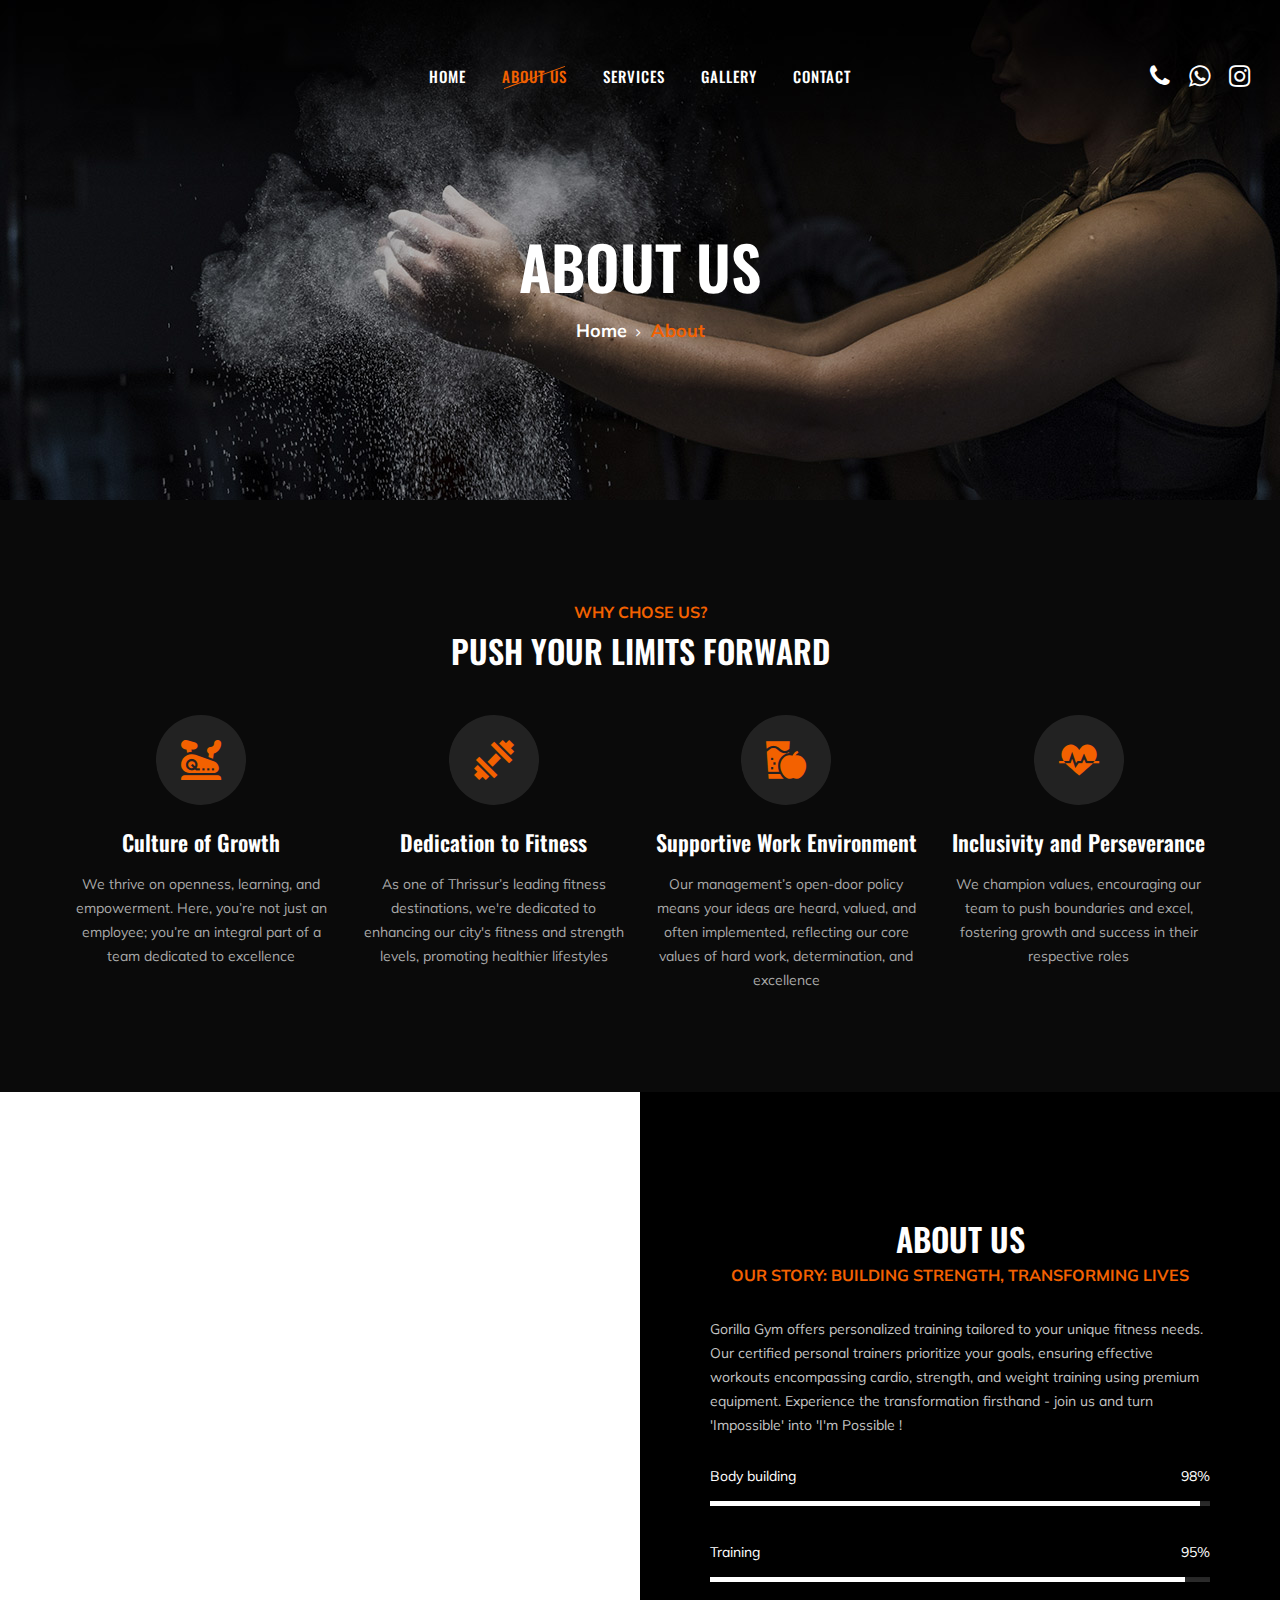
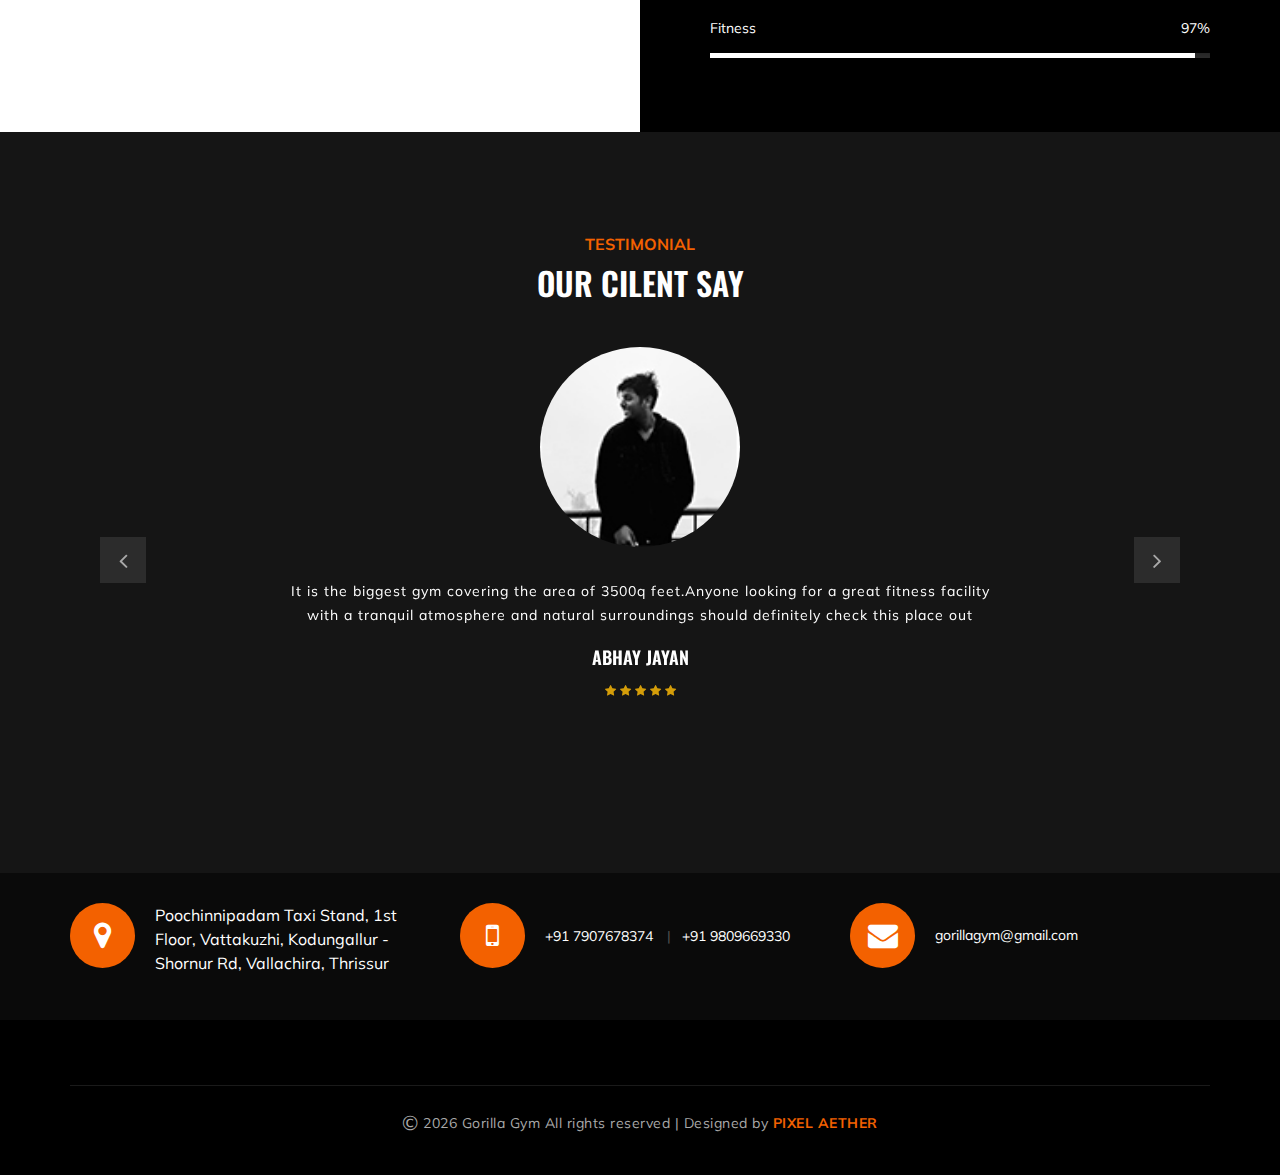
==== about-us.html @ 7fac445a "initial" ====
<!DOCTYPE html>
<html lang="zxx">

<head>
    <meta charset="UTF-8">
    <meta name="description" content="Gym Template">
    <meta name="keywords" content="Gym, unica, creative, html">
    <meta name="viewport" content="width=device-width, initial-scale=1.0">
    <meta http-equiv="X-UA-Compatible" content="ie=edge">
    <title>Gym | Template</title>

    <!-- Google Font -->
    <link href="https://fonts.googleapis.com/css?family=Muli:300,400,500,600,700,800,900&display=swap" rel="stylesheet">
    <link href="https://fonts.googleapis.com/css?family=Oswald:300,400,500,600,700&display=swap" rel="stylesheet">

    <!-- Css Styles -->
    <link rel="stylesheet" href="css/bootstrap.min.css" type="text/css">
    <link rel="stylesheet" href="css/font-awesome.min.css" type="text/css">
    <link rel="stylesheet" href="css/flaticon.css" type="text/css">
    <link rel="stylesheet" href="css/owl.carousel.min.css" type="text/css">
    <link rel="stylesheet" href="css/barfiller.css" type="text/css">
    <link rel="stylesheet" href="css/magnific-popup.css" type="text/css">
    <link rel="stylesheet" href="css/slicknav.min.css" type="text/css">
    <link rel="stylesheet" href="css/style.css" type="text/css">
</head>

<body>
    <!-- Page Preloder -->
  

 <!-- Offcanvas Menu Section Begin -->
 <div class="offcanvas-menu-overlay"></div>
 <div class="offcanvas-menu-wrapper">
     <div class="canvas-close">
         <i class="fa fa-close"></i>
     </div>
     <div class="canvas-search search-switch">
        
     </div>
     <nav class="canvas-menu mobile-menu">
         <ul>
             <li><a href="./index.html">Home</a></li>
             <li><a href="./about-us.html">About Us</a></li>
            
             <li><a href="./services.html">Services</a></li>
             <li><a href="./gallery.html">Gallery</a></li>
            
            
             <li><a href="./contact.html">Contact</a></li>
         </ul>
     </nav>
     <div id="mobile-menu-wrap"></div>
     <div class="to-social">
        <a href="tel:+917907678374"><i class="fa fa-phone"></i></a>
        <a href="https://wa.me/917907678374"><i class="fa fa-whatsapp"></i></a>
        <a href="https://www.instagram.com/gorilla_gym_?utm_source=ig_web_button_share_sheet&igsh=ZDNlZDc0MzIxNw=="><i class="fa fa-instagram"></i></a>
                                 
    </div>
 </div>
 <!-- Offcanvas Menu Section End -->

 <!-- Header Section Begin -->
 <header class="header-section">
     <div class="container-fluid">
         <div class="row">
             <div class="col-lg-3">
                 <div class="logo">
                     <a href="./index.html">
                         <img src="img/logo2.png" alt="">
                     </a>
                 </div>
             </div>
             <div class="col-lg-6">
                 <nav class="nav-menu">
                     <ul>
                         <li ><a href="./index.html">Home</a></li>
                         <li class="active"><a href="./about-us.html">About Us</a></li>
                         <li><a href="./services.html">Services</a></li>
                        
                         <li><a href="./gallery.html">Gallery</a></li>
                         <li><a href="./contact.html">Contact</a></li>
                     </ul>
                 </nav>
             </div>
             <div class="col-lg-3">
                 <div class="top-option">
                     
                     <div class="to-social">
                         <a href="tel:+917907678374"><i class="fa fa-phone"></i></a>
                         <a href="https://wa.me/917907678374"><i class="fa fa-whatsapp"></i></a>
                         <a href="https://www.instagram.com/gorilla_gym_?utm_source=ig_web_button_share_sheet&igsh=ZDNlZDc0MzIxNw=="><i class="fa fa-instagram"></i></a>
                                                  
                     </div>
                 </div>
             </div>
         </div>
         <div class="canvas-open">
             <i class="fa fa-bars"></i>
         </div>
     </div>
 </header>
 <!-- Header End -->

    <!-- Breadcrumb Section Begin -->
    <section class="breadcrumb-section set-bg" data-setbg="img/breadcrumb-bg.jpg">
        <div class="container">
            <div class="row">
                <div class="col-lg-12 text-center">
                    <div class="breadcrumb-text">
                        <h2>About us</h2>
                        <div class="bt-option">
                            <a href="./index.html">Home</a>
                            <span>About</span>
                        </div>
                    </div>
                </div>
            </div>
        </div>
    </section>
    <!-- Breadcrumb Section End -->

    <!-- ChoseUs Section Begin -->
    <section class="choseus-section spad">
        <div class="container">
            <div class="row">
                <div class="col-lg-12">
                    <div class="section-title">
                        <span>Why chose us?</span>
                        <h2>PUSH YOUR LIMITS FORWARD</h2>
                    </div>
                </div>
            </div>
            <div class="row">
                <div class="col-lg-3 col-sm-6">
                    <div class="cs-item">
                        <span class="flaticon-034-stationary-bike"></span>
                        <h4>Culture of Growth</h4>
                        <p>We thrive on openness, learning, and empowerment. Here, you’re not just an employee; you’re an integral part of a team dedicated to excellence</p>
                    </div>
                </div>
                <div class="col-lg-3 col-sm-6">
                    <div class="cs-item">
                        <span class="flaticon-002-dumbell"></span>
                        <h4>Dedication to Fitness</h4>
                        <p>As one of Thrissur’s leading fitness destinations, we're dedicated to enhancing our city's fitness and strength levels, promoting healthier lifestyles</p>
                    </div>
                </div>
                <div class="col-lg-3 col-sm-6">
                    <div class="cs-item">
                        <span class="flaticon-033-juice"></span>
                        <h4>Supportive Work Environment</h4>
                        <p>Our management’s open-door policy means your ideas are heard, valued, and often implemented, reflecting our core values of hard work, determination, and excellence</p>
                    </div>
                </div>
                <div class="col-lg-3 col-sm-6">
                    <div class="cs-item">
                        <span class="flaticon-014-heart-beat"></span>
                        <h4>Inclusivity and Perseverance</h4>
                        <p>We champion values, encouraging our team to push boundaries and excel, fostering growth and success in their respective roles</p>
                    </div>
                </div>
                
            </div>
            
    </section>
    <!-- ChoseUs Section End -->

    <!-- About US Section Begin -->
    <section class="aboutus-section">
        <div class="container-fluid">
            <div class="row">
                <div class="col-lg-6 p-0">
                    <div class="about-video set-bg" data-setbg="img/g2.jpeg">
                        
                    </div>
                </div>
                <div class="col-lg-6 p-0">
                    <div class="about-text">
                        <div class="section-title" style="text-align: center;">
                            <h2>About Us</h2>
                            <span style="display: block; margin-top: 5px;">Our Story: Building Strength, Transforming Lives</span>
                        </div>
                        
                        <div class="at-desc">
                            <p>Gorilla Gym offers personalized training tailored to your unique fitness needs. Our certified personal trainers prioritize your goals, ensuring effective workouts encompassing cardio, strength, and weight training using premium equipment. Experience the transformation firsthand - join us and turn 'Impossible' into 'I'm Possible !</p>
                        </div>
                        <div class="about-bar">
                            <div class="ab-item">
                                <p>Body building</p>
                                <div id="bar1" class="barfiller">
                                    <span class="fill" data-percentage="98"></span>
                                    <div class="tipWrap">
                                        <span class="tip"></span>
                                    </div>
                                </div>
                            </div>
                            <div class="ab-item">
                                <p>Training</p>
                                <div id="bar2" class="barfiller">
                                    <span class="fill" data-percentage="95"></span>
                                    <div class="tipWrap">
                                        <span class="tip"></span>
                                    </div>
                                </div>
                            </div>
                            <div class="ab-item">
                                <p>Fitness</p>
                                <div id="bar3" class="barfiller">
                                    <span class="fill" data-percentage="97"></span>
                                    <div class="tipWrap">
                                        <span class="tip"></span>
                                    </div>
                                </div>
                            </div>
                        </div>
                    </div>
                </div>
            </div>
        </div>
    </section>
    <!-- About US Section End -->

    <!-- Team Section Begin 
    <section class="team-section spad">
        <div class="container">
            <div class="row">
                <div class="col-lg-12">
                    <div class="team-title">
                        <div class="section-title">
                            <span>Our Team</span>
                            <h2>TRAIN WITH EXPERTS</h2>
                        </div>
                        <a href="#" class="primary-btn btn-normal appoinment-btn">appointment</a>
                    </div>
                </div>
            </div>
            <div class="row">
                <div class="ts-slider owl-carousel">
                    <div class="col-lg-4">
                        <div class="ts-item set-bg" data-setbg="img/team/team-1.jpg">
                            <div class="ts_text">
                                <h4>Athart Rachel</h4>
                                <span>Gym Trainer</span>
                            </div>
                        </div>
                    </div>
                    <div class="col-lg-4">
                        <div class="ts-item set-bg" data-setbg="img/team/team-2.jpg">
                            <div class="ts_text">
                                <h4>Athart Rachel</h4>
                                <span>Gym Trainer</span>
                            </div>
                        </div>
                    </div>
                    <div class="col-lg-4">
                        <div class="ts-item set-bg" data-setbg="img/team/team-3.jpg">
                            <div class="ts_text">
                                <h4>Athart Rachel</h4>
                                <span>Gym Trainer</span>
                            </div>
                        </div>
                    </div>
                    <div class="col-lg-4">
                        <div class="ts-item set-bg" data-setbg="img/team/team-4.jpg">
                            <div class="ts_text">
                                <h4>Athart Rachel</h4>
                                <span>Gym Trainer</span>
                            </div>
                        </div>
                    </div>
                    <div class="col-lg-4">
                        <div class="ts-item set-bg" data-setbg="img/team/team-5.jpg">
                            <div class="ts_text">
                                <h4>Athart Rachel</h4>
                                <span>Gym Trainer</span>
                            </div>
                        </div>
                    </div>
                    <div class="col-lg-4">
                        <div class="ts-item set-bg" data-setbg="img/team/team-6.jpg">
                            <div class="ts_text">
                                <h4>Athart Rachel</h4>
                                <span>Gym Trainer</span>
                            </div>
                        </div>
                    </div>
                </div>
            </div>
        </div>
    </section>
   Team Section End -->

   

    <!-- Testimonial Section Begin -->
    <section class="testimonial-section spad">
        <div class="container">
            <div class="row">
                <div class="col-lg-12">
                    <div class="section-title">
                        <span>Testimonial</span>
                        <h2>Our cilent say</h2>
                    </div>
                </div>
            </div>
            <div class="ts_slider owl-carousel">
                <div class="ts_item">
                    <div class="row">
                        <div class="col-lg-12 text-center">
                            <div class="ti_pic">
                                <img src="img/testimonial/testimonial-1.jpg" alt="">
                            </div>
                            <div class="ti_text">
                                <p>It is the biggest gym covering the area of 3500q feet.Anyone looking for a great fitness facility <br>with a tranquil atmosphere and natural surroundings should definitely check this place out</p>
                                <h5>Abhay Jayan</h5>
                                <div class="tt-rating">
                                    <i class="fa fa-star"></i>
                                    <i class="fa fa-star"></i>
                                    <i class="fa fa-star"></i>
                                    <i class="fa fa-star"></i>
                                    <i class="fa fa-star"></i>
                                </div>
                            </div>
                        </div>
                    </div>
                </div>
                <div class="ts_item">
                    <div class="row">
                        <div class="col-lg-12 text-center">
                            <div class="ti_pic">
                                <img src="img/testimonial/testimonial-2.jpg" alt="">
                            </div>
                            <div class="ti_text">
                                <p>AMAZING EXPERIANCE <br>
                                    HIGHLY CONVINET FOR WOMENS <br>GREAT ENVIROMENT FOR WORKOUT <br>
                                    GOOD EQUIPMENTS <br>
                                    WELL CERTIFIED TRAINERS</p>
                                <h5>Vaishnavi Santhosh</h5>
                                <div class="tt-rating">
                                    <i class="fa fa-star"></i>
                                    <i class="fa fa-star"></i>
                                    <i class="fa fa-star"></i>
                                    <i class="fa fa-star"></i>
                                    <i class="fa fa-star"></i>
                                </div>
                            </div>
                        </div>
                    </div>
                </div>
            </div>
        </div>
    </section>
    <!-- Testimonial Section End -->

   <!-- Get In Touch Section Begin -->
   <div class="gettouch-section">
    <div class="container">
        <div class="row">
            <div class="col-md-4">
                <div class="gt-text">
                    <i class="fa fa-map-marker"></i>
                    <a href="https://maps.app.goo.gl/J56HbB7URgyyrWK29" target="_blank" style="color: white; text-decoration: none;">
                        Poochinnipadam Taxi Stand, 1st Floor, Vattakuzhi, Kodungallur - Shornur Rd, Vallachira, Thrissur
                    </a>
                    
                </div>
            </div>
            <div class="col-md-4">
                <div class="gt-text">
                    <i class="fa fa-mobile"></i>
                    <ul>
                        <li><a href="tel:+917907678374" style="color: white"; >+91 7907678374</a></li>
                        <li><a href="tel:+919809669330" style="color: white">+91 9809669330</a></li>
                    </ul>
                    
                </div>
            </div>
            <div class="col-md-4">
                <div class="gt-text email">
                    <i class="fa fa-envelope"></i>
                    <p>gorillagym@gmail.com</p>
                </div>
            </div>
        </div>
    </div>
</div>
<!-- Get In Touch Section End -->

<!-- Footer Section Begin -->
<section class="footer-section">
    <div class="container">
        <div class="row">
        </div>
        <div class="row">
            <div class="col-lg-12 text-center">
                <div class="copyright-text">
                    <p><!-- Link back to Colorlib can't be removed. Template is licensed under CC BY 3.0. -->
                        <span class="copyright-symbol">&copy;</span>  <script> document.write(new Date().getFullYear());</script>
                        Gorilla Gym All rights reserved |  Designed  by <a href="https://pixelaether.in" target="_blank"><strong>PIXEL AETHER<strong> </a>
                      </p>
                      
<!-- Link back to Colorlib can't be removed. Template is licensed under CC BY 3.0. --></p>
                </div>
            </div>
        </div>
    </div>
</section>
<!-- Footer Section End -->

    <!-- Search model Begin -->
    <div class="search-model">
        <div class="h-100 d-flex align-items-center justify-content-center">
            <div class="search-close-switch">+</div>
            <form class="search-model-form">
                <input type="text" id="search-input" placeholder="Search here.....">
            </form>
        </div>
    </div>
    <!-- Search model end -->

    <!-- Js Plugins -->
    <script src="js/jquery-3.3.1.min.js"></script>
    <script src="js/bootstrap.min.js"></script>
    <script src="js/jquery.magnific-popup.min.js"></script>
    <script src="js/masonry.pkgd.min.js"></script>
    <script src="js/jquery.barfiller.js"></script>
    <script src="js/jquery.slicknav.js"></script>
    <script src="js/owl.carousel.min.js"></script>
    <script src="js/main.js"></script>


</body>

</html>
---- css/flaticon.css ----
/*
  	Flaticon icon font: Flaticon
  	Creation date: 19/02/2019 07:27
  	*/

@font-face {
  font-family: "Flaticon";
  src: url("../fonts/Flaticon.eot");
  src: url("../fonts/Flaticon.eot?#iefix") format("embedded-opentype"),
       url("../fonts/Flaticon.woff2") format("woff2"),
       url("../fonts/Flaticon.woff") format("woff"),
       url("../fonts/Flaticon.ttf") format("truetype"),
       url("../fonts/Flaticon.svg#Flaticon") format("svg");
  font-weight: normal;
  font-style: normal;
}

@media screen and (-webkit-min-device-pixel-ratio:0) {
  @font-face {
    font-family: "Flaticon";
    src: url("../fonts/Flaticon.svg#Flaticon") format("svg");
  }
}

[class^="flaticon-"]:before, [class*=" flaticon-"]:before,
[class^="flaticon-"]:after, [class*=" flaticon-"]:after {   
  font-family: Flaticon;
  font-size: 40px;
  font-style: normal;
  margin-left: 0;
}

.flaticon-001-mattress:before { content: "\f100"; }
.flaticon-002-dumbell:before { content: "\f101"; }
.flaticon-003-weight:before { content: "\f102"; }
.flaticon-004-measuring-tape:before { content: "\f103"; }
.flaticon-005-clipboard:before { content: "\f104"; }
.flaticon-006-weight-1:before { content: "\f105"; }
.flaticon-007-rings:before { content: "\f106"; }
.flaticon-008-calendar:before { content: "\f107"; }
.flaticon-009-smartwatch:before { content: "\f108"; }
.flaticon-010-lockers:before { content: "\f109"; }
.flaticon-011-punching-ball:before { content: "\f10a"; }
.flaticon-012-bag:before { content: "\f10b"; }
.flaticon-013-balance:before { content: "\f10c"; }
.flaticon-014-heart-beat:before { content: "\f10d"; }
.flaticon-015-proteins:before { content: "\f10e"; }
.flaticon-016-fitness:before { content: "\f10f"; }
.flaticon-017-pull-up-bar:before { content: "\f110"; }
.flaticon-018-scale:before { content: "\f111"; }
.flaticon-019-bands:before { content: "\f112"; }
.flaticon-020-smartphone:before { content: "\f113"; }
.flaticon-021-tshirt:before { content: "\f114"; }
.flaticon-022-short:before { content: "\f115"; }
.flaticon-023-dumbbells:before { content: "\f116"; }
.flaticon-024-jumping-rope:before { content: "\f117"; }
.flaticon-025-fitness-1:before { content: "\f118"; }
.flaticon-026-gym:before { content: "\f119"; }
.flaticon-027-fitness-2:before { content: "\f11a"; }
.flaticon-028-weightlifting:before { content: "\f11b"; }
.flaticon-029-wheel:before { content: "\f11c"; }
.flaticon-030-dumbbells-1:before { content: "\f11d"; }
.flaticon-031-workout:before { content: "\f11e"; }
.flaticon-032-bottle:before { content: "\f11f"; }
.flaticon-033-juice:before { content: "\f120"; }
.flaticon-034-stationary-bike:before { content: "\f121"; }
.flaticon-035-punching-ball-1:before { content: "\f122"; }
.flaticon-036-timer:before { content: "\f123"; }
.flaticon-037-medal:before { content: "\f124"; }
.flaticon-038-treadmill:before { content: "\f125"; }
.flaticon-039-syringe:before { content: "\f126"; }
.flaticon-040-whistle:before { content: "\f127"; }
.flaticon-041-chest:before { content: "\f128"; }
.flaticon-042-pills:before { content: "\f129"; }
.flaticon-043-mp3:before { content: "\f12a"; }
.flaticon-044-no-smoking:before { content: "\f12b"; }
.flaticon-045-boxing-gloves:before { content: "\f12c"; }
.flaticon-046-gloves:before { content: "\f12d"; }
.flaticon-047-buck:before { content: "\f12e"; }
.flaticon-048-headgear:before { content: "\f12f"; }
.flaticon-049-hand-grip:before { content: "\f130"; }
.flaticon-050-no-fast-food:before { content: "\f131"; }
---- css/barfiller.css ----
body {
    font-family: Arial;
}

.barfiller {
    width:100%;
    height:12px;
    background:#fcfcfc;
    border:1px solid #ccc;
    position:relative;
    margin-bottom:20px;
    box-shadow: inset 1px 4px 9px -6px rgba(0,0,0,.5); 
    -moz-box-shadow: inset 1px 4px 9px -6px rgba(0,0,0,.5); 
}

.barfiller .fill {
    display:block;
    position:relative;
    width:0px;
    height:100%;
    background:#333;
    z-index:1;
}

.barfiller .tipWrap {
    display:none;
}

.barfiller .tip {
    margin-top:-30px;
    padding:2px 4px;
    font-size:11px;
    color:#fff;
    left:0px;
    position: relative;;
    z-index:2;
    background: #333;
} 

.barfiller .tip:after {
    border:solid;
    border-color:rgba(0,0,0,.8) transparent;
    border-width:6px 6px 0 6px;
    content:"";
    display:block;
    position:absolute;
    left:9px;
    top:100%;
    z-index:9
}
---- css/style.css ----
/******************************************************************
  Template Name: Gym
  Description:  Gym Fitness HTML Template
  Author: Colorlib
  Author URI: https://colorlib.com
  Version: 1.0
  Created: Colorlib
******************************************************************/

/*------------------------------------------------------------------
[Table of contents]

1.  Template default CSS
	1.1	Variables
	1.2	Mixins
	1.3	Flexbox
	1.4	Reset
2.  Helper Css
3.  Header Section
4.  Hero Section
5.  Service Section
6.  Class Section
7.  Price Plan Section
8.  Trainer Section
9.  Contact
10.  Footer Style

-------------------------------------------------------------------*/

/*----------------------------------------*/

/* Template default CSS
/*----------------------------------------*/

html,
body {
	height: 100%;
	font-family: "Muli", sans-serif;
	-webkit-font-smoothing: antialiased;
	font-smoothing: antialiased;
}

h1,
h2,
h3,
h4,
h5,
h6 {
	margin: 0;
	color: #111111;
	font-weight: 400;
	font-family: "Oswald", sans-serif;
}

h1 {
	font-size: 70px;
}

h2 {
	font-size: 36px;
}

h3 {
	font-size: 30px;
}

h4 {
	font-size: 24px;
}

h5 {
	font-size: 18px;
}

h6 {
	font-size: 16px;
}

p {
	font-size: 14px;
	font-family: "Muli", sans-serif;
	color: #a9a9a9;
	font-weight: 400;
	line-height: 24px;
	margin: 0 0 15px 0;
}

img {
	max-width: 100%;
}

input:focus,
select:focus,
button:focus,
textarea:focus {
	outline: none;
}

a:hover,
a:focus {
	text-decoration: none;
	outline: none;
	color: #fff;
}

ul,
ol {
	padding: 0;
	margin: 0;
}

/*---------------------
  Helper CSS
-----------------------*/

.section-title {
	margin-bottom: 45px;
	text-align: center;
}

.section-title span {
	font-size: 16px;
	color: #f36100;
	text-transform: uppercase;
	font-weight: 700;
}

.section-title h2 {
	color: #ffffff;
	font-size: 32px;
	font-weight: 600;
	text-transform: uppercase;
	margin-top: 8px;
}

.set-bg {
	background-repeat: no-repeat;
	background-size: cover;
	background-position: top center;
}

.spad {
	padding-top: 100px;
	padding-bottom: 100px;
}

.spad-2 {
	padding-top: 50px;
	padding-bottom: 70px;
}

.text-white h1,
.text-white h2,
.text-white h3,
.text-white h4,
.text-white h5,
.text-white h6,
.text-white p,
.text-white span,
.text-white li,
.text-white a {
	color: #fff;
}

/* buttons */

.primary-btn {
	display: inline-block;
	font-size: 14px;
	padding: 17px 30px 16px;
	color: #ffffff;
	background: #f36100;
	line-height: normal;
	letter-spacing: 1px;
	text-transform: uppercase;
	font-weight: 700;
}

.primary-btn.btn-normal {
	-webkit-transition: all 0.3s;
	-o-transition: all 0.3s;
	transition: all 0.3s;
}

.primary-btn.btn-normal:hover {
	background: #f36100;
	border-color: #f36100;
}

/* Preloder */

#preloder {
	position: fixed;
	width: 100%;
	height: 100%;
	top: 0;
	left: 0;
	z-index: 999999;
	background: #000;
}

.loader {
	width: 40px;
	height: 40px;
	position: absolute;
	top: 50%;
	left: 50%;
	margin-top: -13px;
	margin-left: -13px;
	border-radius: 60px;
	animation: loader 0.8s linear infinite;
	-webkit-animation: loader 0.8s linear infinite;
}

@keyframes loader {
	0% {
		-webkit-transform: rotate(0deg);
		transform: rotate(0deg);
		border: 4px solid #f44336;
		border-left-color: transparent;
	}
	50% {
		-webkit-transform: rotate(180deg);
		transform: rotate(180deg);
		border: 4px solid #673ab7;
		border-left-color: transparent;
	}
	100% {
		-webkit-transform: rotate(360deg);
		transform: rotate(360deg);
		border: 4px solid #f44336;
		border-left-color: transparent;
	}
}

@-webkit-keyframes loader {
	0% {
		-webkit-transform: rotate(0deg);
		border: 4px solid #f44336;
		border-left-color: transparent;
	}
	50% {
		-webkit-transform: rotate(180deg);
		border: 4px solid #673ab7;
		border-left-color: transparent;
	}
	100% {
		-webkit-transform: rotate(360deg);
		border: 4px solid #f44336;
		border-left-color: transparent;
	}
}

.spacial-controls {
	position: fixed;
	width: 111px;
	height: 91px;
	top: 0;
	right: 0;
	z-index: 999;
}

.spacial-controls .search-switch {
	display: block;
	height: 100%;
	padding-top: 30px;
	background: #323232;
	text-align: center;
	cursor: pointer;
}

.search-model {
	display: none;
	position: fixed;
	width: 100%;
	height: 100%;
	left: 0;
	top: 0;
	background: #000;
	z-index: 99999;
}

.search-model-form {
	padding: 0 15px;
}

.search-model-form input {
	width: 500px;
	font-size: 40px;
	border: none;
	border-bottom: 2px solid #333;
	background: none;
	color: #999;
}

.search-close-switch {
	position: absolute;
	width: 50px;
	height: 50px;
	background: #333;
	color: #fff;
	text-align: center;
	border-radius: 50%;
	font-size: 28px;
	line-height: 28px;
	top: 30px;
	cursor: pointer;
	-webkit-transform: rotate(45deg);
	-ms-transform: rotate(45deg);
	transform: rotate(45deg);
	display: -webkit-box;
	display: -ms-flexbox;
	display: flex;
	-webkit-box-align: center;
	-ms-flex-align: center;
	align-items: center;
	-webkit-box-pack: center;
	-ms-flex-pack: center;
	justify-content: center;
}

/*---------------------
  Header
-----------------------*/

.header-section {
	position: absolute;
	left: 0;
	top: 0;
	width: 100%;
	padding: 0 15px;
	padding-top: 55px;
	z-index: 99;
}

.logo a {
    display: inline-block;
   
}


.nav-menu {
	text-align: center;
}

.nav-menu ul li {
	list-style: none;
	display: inline-block;
	margin-right: 32px;
	position: relative;
	z-index: 1;
}

.nav-menu ul li .dropdown {
	position: absolute;
	left: -30px;
	top: 58px;
	width: 180px;
	background: #252525;
	z-index: 99;
	text-align: left;
	padding: 13px 0 20px;
	opacity: 0;
	visibility: hidden;
	-webkit-transition: all 0.3s;
	-o-transition: all 0.3s;
	transition: all 0.3s;
}

.nav-menu ul li .dropdown li {
	margin-right: 0;
	display: block;
}

.nav-menu ul li .dropdown li a {
	display: block;
	text-transform: none;
	padding: 6px 0 6px 30px;
	font-weight: 400;
}

.nav-menu ul li .dropdown li a:after {
	display: none;
}

.nav-menu ul li:last-child {
	margin-right: 0;
}

.nav-menu ul li.active>a {
	color: #f36100;
}

.nav-menu ul li.active>a:after {
	opacity: 1;
}

.nav-menu ul li:hover>a {
	color: #f36100;
}

.nav-menu ul li:hover>a:after {
	opacity: 1;
}

.nav-menu ul li:hover .dropdown {
	opacity: 1;
	visibility: visible;
}

.nav-menu ul li a {
	color: #ffffff;
	display: block;
	font-size: 15px;
	font-weight: 500;
	text-transform: uppercase;
	letter-spacing: 1px;
	font-family: "Oswald", sans-serif;
	padding: 10px 0px;
	position: relative;
	-webkit-transition: all 0.3s;
	-o-transition: all 0.3s;
	transition: all 0.3s;
}

.nav-menu ul li a:after {
	position: absolute;
	left: 0;
	top: 22px;
	height: 1px;
	width: 100%;
	background: #f36100;
	content: "";
	-webkit-transform: rotate(-20deg);
	-ms-transform: rotate(-20deg);
	transform: rotate(-20deg);
	opacity: 0;
	-webkit-transition: all 0.3s;
	-o-transition: all 0.3s;
	transition: all 0.3s;
}

.top-option {
	text-align: right;
	padding: 9px 0;
}

.top-option .to-search {
	display: inline-block;
	padding-right: 20px;
	position: relative;
}

.top-option .to-search:after {
	position: absolute;
	right: 0;
	top: 5px;
	height: 15px;
	width: 1px;
	background: rgba(255, 255, 255, 0.3);
	content: "";
}

.top-option .to-search i {
	font-size: 16px;
	color: #ffffff;
	cursor: pointer;
}

.top-option .to-social {
	display: inline-block;
}

.top-option .to-social a {
	display: inline-block;
	color: #ffffff;
	font-size: 16px;
	margin-left: 15px;
}

.offcanvas-menu-wrapper {
	display: none;
}

.canvas-open {
	display: none;
}

/*---------------------
  Hero Section
-----------------------*/

.hs-slider.owl-carousel .owl-item.active .hs-item .hi-text span {
	position: relative;
	top: 0;
	-webkit-transition: all 0.2s ease 0.2s;
	-o-transition: all 0.2s ease 0.2s;
	transition: all 0.2s ease 0.2s;
	opacity: 1;
}

.hs-slider.owl-carousel .owl-item.active .hs-item .hi-text h1 {
	position: relative;
	top: 0;
	-webkit-transition: all 0.4s ease 0.4s;
	-o-transition: all 0.4s ease 0.4s;
	transition: all 0.4s ease 0.4s;
	opacity: 1;
}

.hs-slider.owl-carousel .owl-item.active .hs-item .hi-text .primary-btn {
	position: relative;
	top: 0;
	-webkit-transition: all 0.6s ease 0.6s;
	-o-transition: all 0.6s ease 0.6s;
	transition: all 0.6s ease 0.6s;
	opacity: 1;
}

.hs-slider.owl-carousel .owl-nav button {
	height: 46px;
	width: 46px;
	color: #a9a9a9;
	background: rgba(255, 255, 255, 0.1);
	line-height: 46px;
	text-align: center;
	position: absolute;
	font-size: 24px;
	left: 30px;
	top: 50%;
	-webkit-transform: translateY(-23px);
	-ms-transform: translateY(-23px);
	transform: translateY(-23px);
}

.hs-slider.owl-carousel .owl-nav button.owl-next {
	left: auto;
	right: 30px;
}

.hs-slider .hs-item {
	height: 1040px;
	display: -webkit-box;
	display: -ms-flexbox;
	display: flex;
	-ms-flex-line-pack: center;
	align-content: center;
	padding-top: 355px;
}

.hs-slider .hs-item .hi-text span {
	display: block;
	font-size: 18px;
	color: #ffffff;
	text-transform: uppercase;
	font-weight: 700;
	letter-spacing: 6px;
	margin-bottom: 18px;
	position: relative;
	top: 100px;
	opacity: 0;
}

.hs-slider .hs-item .hi-text h1 {
	font-size: 80px;
	color: #ffffff;
	font-weight: 700;
	text-transform: uppercase;
	line-height: 90px;
	margin-bottom: 42px;
	position: relative;
	top: 100px;
	opacity: 0;
}

.hs-slider .hs-item .hi-text h1 strong {
	color: #f36100;
}

.hs-slider .hs-item .hi-text .primary-btn {
	position: relative;
	top: 100px;
	opacity: 0;
}

/*---------------------
  ChoseUs Section
-----------------------*/

.choseus-section {
	background: #0a0a0a;
	padding-bottom: 70px;
}

.cs-item {
	text-align: center;
	margin-bottom: 30px;
}

.cs-item:hover span {
	background: #f36100;
	color: #ffffff;
}

.cs-item span {
	height: 90px;
	width: 90px;
	background: rgba(255, 255, 255, 0.1);
	border-radius: 50%;
	display: inline-block;
	color: #f36100;
	line-height: 90px;
	text-align: center;
	-webkit-transition: all 0.3s;
	-o-transition: all 0.3s;
	transition: all 0.3s;
}

.cs-item h4 {
	color: #ffffff;
	font-size: 22px;
	font-weight: 600;
	margin-top: 24px;
	margin-bottom: 16px;
}

/*---------------------
  Classes Section
-----------------------*/

.classes-section {
	background: #151515;
	padding-bottom: 80px;
}

.classes-section .section-title {
	margin-bottom: 35px;
}

.class-item {
	overflow: hidden;
	margin-bottom: 30px;
}

.class-item .ci-pic img {
	min-width: 100%;
}

.class-item .ci-text {
	background: #0a0a0a;
	position: relative;
	padding: 10px 30px 26px 30px;
	z-index: 1;
}

.class-item .ci-text:after {
	position: absolute;
	left: -5px;
	top: -44px;
	height: 100px;
	width: 600px;
	border-top: 4px solid #464646;
	background: #0a0a0a;
	content: "";
	-webkit-transform: rotate(-5deg);
	-ms-transform: rotate(-5deg);
	transform: rotate(-5deg);
	z-index: -1;
}

.class-item .ci-text span {
	color: #f36100;
	font-size: 12px;
	text-transform: uppercase;
	font-weight: 700;
}

.class-item .ci-text h5 {
	font-size: 20px;
	color: #ffffff;
	font-weight: 600;
	text-transform: uppercase;
	margin-top: 4px;
}

.class-item .ci-text h4 {
	font-size: 26px;
	color: #ffffff;
	font-weight: 600;
	text-transform: uppercase;
	margin-top: 4px;
}

.class-item .ci-text a {
	display: inline-block;
	width: 46px;
	height: 46px;
	background: rgba(255, 255, 255, 0.1);
	line-height: 46px;
	text-align: center;
	font-size: 24px;
	color: #ffffff;
	position: absolute;
	right: 30px;
	bottom: 26px;
}

/*---------------------
  Banner Section
-----------------------*/

.banner-section {
	height: 550px;
	display: -webkit-box;
	display: -ms-flexbox;
	display: flex;
	-webkit-box-align: center;
	-ms-flex-align: center;
	align-items: center;
	-webkit-box-pack: center;
	-ms-flex-pack: center;
	justify-content: center;
}

.bs-text.service-banner .bt-tips {
	margin-bottom: 35px;
}

.bs-text h2 {
	font-size: 48px;
	color: #ffffff;
	font-weight: 700;
	text-transform: uppercase;
	margin-bottom: 25px;
}

.bs-text .bt-tips {
	font-size: 20px;
	color: #c4c4c4;
	font-weight: 700;
	text-transform: uppercase;
	margin-bottom: 45px;
}

.bs-text .primary-btn {
	background: transparent;
	border: 2px solid #f36100;
}

.bs-text .play-btn {
	display: inline-block;
	height: 70px;
	width: 70px;
	background: #f36100;
	border-radius: 50%;
	line-height: 70px;
	text-align: center;
	font-size: 36px;
	color: #ffffff;
}

/*---------------------
  Pricing Section
-----------------------*/

.pricing-section {
	background: #151515;
}

.pricing-section .section-title {
	margin-bottom: 56px;
}

.ps-item {
	text-align: center;
	padding: 40px 30px 52px;
	border: 1px solid #464646;
	-webkit-transform: skewY(-4deg);
	-ms-transform: skewY(-4deg);
	transform: skewY(-4deg);
	-webkit-transition: all 0.5s;
	-o-transition: all 0.5s;
	transition: all 0.5s;
	margin-bottom: 30px;
	position: relative;
}

.ps-item:hover {
	background: #ffffff;
	border-color: #ffffff;
}

.ps-item:hover h3 {
	color: #111111;
}

.ps-item:hover .pi-price span {
	color: #444444;
}

.ps-item:hover ul li {
	color: #111111;
	font-weight: 600;
}

.ps-item:hover .primary-btn.pricing-btn {
	background: #f36100;
}

.ps-item:hover .thumb-icon {
	opacity: 1;
	visibility: visible;
}

.ps-item h3 {
	font-size: 28px;
	color: #ffffff;
	font-weight: 600;
	margin-bottom: 16px;
	-webkit-transform: skewY(4deg);
	-ms-transform: skewY(4deg);
	transform: skewY(4deg);
}

.ps-item .pi-price {
	margin-bottom: 30px;
	-webkit-transform: skewY(4deg);
	-ms-transform: skewY(4deg);
	transform: skewY(4deg);
}

.ps-item .pi-price h2 {
	font-size: 60px;
	color: #f36100;
	font-weight: 600;
}

.ps-item .pi-price span {
	color: #c4c4c4;
	font-size: 16px;
	font-weight: 700;
	text-transform: uppercase;
}

.ps-item ul {
	margin-bottom: 40px;
	-webkit-transform: skewY(4deg);
	-ms-transform: skewY(4deg);
	transform: skewY(4deg);
}

.ps-item ul li {
	font-size: 14px;
	color: #c4c4c4;
	line-height: 32px;
	list-style: none;
}

.ps-item .primary-btn.pricing-btn {
	display: block;
	background: #333333;
	-webkit-transform: skewY(4deg);
	-ms-transform: skewY(4deg);
	transform: skewY(4deg);
}

.ps-item .thumb-icon {
	font-size: 48px;
	color: #f36100;
	position: absolute;
	left: 50px;
	bottom: 120px;
	-webkit-transform: skewY(4deg);
	-ms-transform: skewY(4deg);
	transform: skewY(4deg);
	opacity: 0;
	visibility: hidden;
}

/*---------------------
  Gallery Section
-----------------------*/

.gallery-section {
	background: #151515;
	overflow: hidden;
}

.gallery-section.gallery-page {
	padding-top: 10px;
}

.grid-sizer {
	width: calc(25% - 10px);
}

.gallery {
	margin-right: -10px;
}

.gallery .gs-item {
	height: 472px;
	width: calc(25% - 10px);
	float: left;
	margin-right: 10px;
	margin-bottom: 10px;
}

.gallery .gs-item:hover .thumb-icon {
	opacity: 1;
	visibility: visible;
}

.gallery .gs-item .thumb-icon {
	font-size: 48px;
	color: #f36100;
	display: -webkit-box;
	display: -ms-flexbox;
	display: flex;
	-webkit-box-align: center;
	-ms-flex-align: center;
	align-items: center;
	-webkit-box-pack: center;
	-ms-flex-pack: center;
	justify-content: center;
	height: 100%;
	cursor: pointer;
	opacity: 0;
	visibility: hidden;
	-webkit-transition: all 0.3s;
	-o-transition: all 0.3s;
	transition: all 0.3s;
}

.gallery .gs-item.grid-wide {
	width: calc(50% - 10px);
}

/*---------------------
  Team Section
-----------------------*/

.team-section {
	background: #151515;
}

.team-section.team-page {
	padding-bottom: 70px;
}

.team-section.team-page .ts-item {
	margin-bottom: 30px;
}

.team-section.team-page .ts-item:hover .ts_text {
	bottom: -30px;
}

.team-section.team-page .ts-item .tt_social {
	-webkit-transform: skewY(5deg);
	-ms-transform: skewY(5deg);
	transform: skewY(5deg);
	margin-top: 13px;
}

.team-section.team-page .ts-item .tt_social a {
	font-size: 14px;
	color: #c4c4c4;
	margin-right: 10px;
}

.team-section.team-page .ts-item .tt_social a:last-child {
	margin-right: 0;
}

.team-title .section-title {
	text-align: left;
	float: left;
}

.primary-btn.appoinment-btn {
	background: transparent;
	border: 2px solid #f36100;
	float: right;
	margin-top: 10px;
}

.ts-slider .col-lg-4 {
	max-width: 100%;
}

.ts-slider.owl-carousel .owl-dots {
	text-align: center;
	margin-top: 30px;
}

.ts-slider.owl-carousel .owl-dots button {
	height: 4px;
	width: 20px;
	background: #5c5c5c;
	margin-right: 15px;
	-webkit-transform: skewY(-5deg);
	-ms-transform: skewY(-5deg);
	transform: skewY(-5deg);
}

.ts-slider.owl-carousel .owl-dots button.active {
	background: #f36100;
}

.ts-slider.owl-carousel .owl-dots button:last-child {
	margin-right: 0;
}

.ts-item {
	height: 450px;
	position: relative;
	overflow: hidden;
}

.ts-item:hover .ts_text {
	bottom: -35px;
}

.ts-item .ts_text {
	padding: 40px 0 60px;
	text-align: center;
	background: #0a0a0a;
	border-top: 4px solid #464646;
	-webkit-transform: skewY(-5deg);
	-ms-transform: skewY(-5deg);
	transform: skewY(-5deg);
	position: absolute;
	left: 0;
	bottom: -250px;
	width: 100%;
	-webkit-transition: all 0.3s;
	-o-transition: all 0.3s;
	transition: all 0.3s;
}

.ts-item .ts_text h4 {
	color: #ffffff;
	font-weight: 600;
	margin-bottom: 14px;
	-webkit-transform: skewY(5deg);
	-ms-transform: skewY(5deg);
	transform: skewY(5deg);
}

.ts-item .ts_text span {
	display: block;
	font-size: 12px;
	font-weight: 700;
	color: #aaaaaa;
	text-transform: uppercase;
	-webkit-transform: skewY(5deg);
	-ms-transform: skewY(5deg);
	transform: skewY(5deg);
}

/*---------------------
  Get Touch Section
-----------------------*/

.gettouch-section {
	background: #0a0a0a;
	padding: 30px 0 15px;
}

.gt-text {
	overflow: hidden;
	margin-bottom: 30px;
}

.gt-text i {
	font-size: 30px;
	color: #ffffff;
	display: inline-block;
	height: 65px;
	width: 65px;
	background: #f36100;
	border-radius: 50%;
	line-height: 65px;
	text-align: center;
	float: left;
	margin-right: 20px;
}

.gt-text p {
	overflow: hidden;
	color: #ffffff;
	margin-bottom: 0;
	padding-top: 10px;
}

.gt-text ul {
	overflow: hidden;
	padding-top: 20px;
}

.gt-text ul li {
	list-style: none;
	font-size: 14px;
	color: #ffffff;
	margin-right: 25px;
	display: inline-block;
	position: relative;
}

.gt-text ul li:after {
	position: absolute;
	right: -18px;
	top: 0;
	content: "|";
	color: #545454;
}

.gt-text ul li:last-child {
	margin-right: 0;
}

.gt-text ul li:last-child:after {
	display: none;
}

.gt-text.email p {
	padding-top: 20px;
}

/*---------------------
  Footer
-----------------------*/

.footer-section {
	background: #000000;
	padding-top: 50px;
}

.fs-about {
	margin-bottom: 30px;
}

.fs-about .fa-logo {
	margin-bottom: 30px;
}

.fs-about .fa-logo a {
	display: inline-block;
}

.fs-about p {
	line-height: 26px;
	color: #c4c4c4;
}

.fs-about .fa-social a {
	font-size: 14px;
	color: #c4c4c4;
	margin-right: 10px;
}

.fs-about .fa-social a:last-child {
	margin-right: 0;
}

.fs-widget {
	margin-bottom: 30px;
}

.fs-widget h4 {
	color: #ffffff;
	font-weight: 600;
	margin-bottom: 18px;
}

.fs-widget ul li {
	list-style: none;
}

.fs-widget ul li a {
	font-size: 14px;
	color: #c4c4c4;
	line-height: 30px;
}

.fs-widget .fw-recent {
	margin-bottom: 20px;
	padding-bottom: 10px;
	border-bottom: 1px solid #1a1a1a;
}

.fs-widget .fw-recent:last-child {
	padding-bottom: 0;
	border: none;
}

.fs-widget .fw-recent h6 {
	margin-bottom: 6px;
}

.fs-widget .fw-recent h6 a {
	color: #c4c4c4;
	letter-spacing: 0.5px;
}

.fs-widget .fw-recent ul li {
	font-size: 12px;
	color: #4d4d4d;
	display: inline-block;
	margin-right: 25px;
	position: relative;
}

.fs-widget .fw-recent ul li:last-child:after {
	display: none;
}

.fs-widget .fw-recent ul li:after {
	position: absolute;
	right: -16px;
	top: 0;
	content: "|";
}

.copyright-text {
	font-size: 14px;
	color: #c4c4c4;
	letter-spacing: 0.5px;
	border-top: 1px solid #1a1a1a;
	padding: 25px 0;
	margin-top: 15px;
}

.copyright-text a,
.copyright-text i {
	color: #f36100;
}

/* ----------------------------------- Other Pages Styles ----------------------------------- */

/*---------------------
  Breadcrumb Section
-----------------------*/

.breadcrumb-section {
	height: 500px;
	padding-top: 230px;
}

.breadcrumb-text h2 {
	font-size: 60px;
	color: #ffffff;
	font-weight: 600;
	text-transform: uppercase;
	margin-bottom: 15px;
}

.breadcrumb-text .bt-option a {
	font-size: 18px;
	color: #ffffff;
	font-weight: 700;
	display: inline-block;
	position: relative;
	margin-right: 20px;
}

.breadcrumb-text .bt-option a:after {
	position: absolute;
	right: -14px;
	top: 6px;
	font-family: "FontAwesome";
	content: "";
	font-size: 13px;
	font-weight: 400;
}

.breadcrumb-text .bt-option span {
	font-size: 18px;
	color: #f36100;
	font-weight: 700;
}

/*---------------------
  About Us Section
-----------------------*/

.about-video {
	height: 640px;
	display: -webkit-box;
	display: -ms-flexbox;
	display: flex;
	-webkit-box-align: center;
	-ms-flex-align: center;
	align-items: center;
	-webkit-box-pack: center;
	-ms-flex-pack: center;
	justify-content: center;
}

.about-video .play-btn {
	display: inline-block;
	height: 70px;
	width: 70px;
	background: #f36100;
	border-radius: 50%;
	line-height: 70px;
	text-align: center;
	font-size: 36px;
	color: #ffffff;
}

.about-text {
	background: #000000;
	height: 640px;
	padding: 120px 70px 0 70px;
}

.about-text .section-title {
	text-align: left;
	margin-bottom: 30px;
}

.about-text .at-desc {
	margin-bottom: 27px;
}

.about-text .at-desc p {
	color: #c4c4c4;
}

.about-text .about-bar .ab-item {
	margin-bottom: 34px;
}

.about-text .about-bar .ab-item p {
	color: #ffffff;
	margin-bottom: 13px;
}

.about-text .about-bar .ab-item .barfiller {
	background: #2d2d2d;
	height: 5px;
	border: none;
	margin-bottom: 0;
}

.about-text .about-bar .ab-item .barfiller .tip {
	margin-top: 0;
	padding: 0;
	font-size: 14px;
	color: #ffffff;
	background: transparent;
	position: initial !important;
	float: right;
	margin-top: -40px;
}

.about-text .about-bar .ab-item .barfiller .tip:after {
	display: none;
}

/*---------------------
  Testimonial Section
-----------------------*/

.testimonial-section {
	background: #151515;
}

.ts_slider.owl-carousel .owl-item img {
	display: inline-block;
}

.ts_slider.owl-carousel .owl-nav button {
	height: 46px;
	width: 46px;
	color: #a9a9a9;
	background: rgba(255, 255, 255, 0.1);
	line-height: 46px;
	text-align: center;
	font-size: 24px;
	position: absolute;
	left: 30px;
	top: 50%;
	-webkit-transform: translateY(-23px);
	-ms-transform: translateY(-23px);
	transform: translateY(-23px);
}

.ts_slider.owl-carousel .owl-nav button.owl-next {
	left: auto;
	right: 30px;
}

.ts_slider .ts_item .ti_pic {
	margin-bottom: 32px;
}

.ts_slider .ts_item .ti_pic img {
	height: 200px;
	width: 200px;
	border-radius: 50%;
}

.ts_slider .ts_item .ti_text p {
	color: #fefefe;
	letter-spacing: 1px;
	margin-bottom: 20px;
}

.ts_slider .ts_item .ti_text h5 {
	color: #ffffff;
	font-weight: 600;
	text-transform: uppercase;
	margin-bottom: 8px;
}

.ts_slider .ts_item .ti_text .tt-rating i {
	font-size: 12px;
	color: #d49d09;
}

/*---------------------
  Services Section
-----------------------*/

.services-section {
	background: #151515;
}

.ss-pic img {
	height: 100%;
	min-width: 100%;
}

.ss-text {
	background: #252525;
	padding: 72px 30px;
	height: 293px;
	position: relative;
	z-index: 1;
	-webkit-transition: all 0.3s;
	-o-transition: all 0.3s;
	transition: all 0.3s;
}

.ss-text:hover {
	background: #363636;
}

.ss-text:hover a {
	color: #f36100;
}

.ss-text:hover:after {
	background: #363636;
}

.ss-text:after {
	position: absolute;
	left: -15px;
	top: 50%;
	height: 20px;
	width: 20px;
	background: #252525;
	content: "";
	-webkit-transform: rotate(45deg) translateY(-10px);
	-ms-transform: rotate(45deg) translateY(-10px);
	transform: rotate(45deg) translateY(-10px);
	z-index: -1;
	-webkit-transition: all 0.2s;
	-o-transition: all 0.2s;
	transition: all 0.2s;
}

.ss-text.second-row:after {
	left: auto;
	right: 0;
}

.ss-text h4 {
	font-size: 22px;
	color: #ffffff;
	font-weight: 600;
	margin-bottom: 10px;
}

.ss-text p {
	margin-bottom: 11px;
}

.ss-text a {
	font-size: 14px;
	color: #ffffff;
	font-weight: 700;
	text-transform: uppercase;
	-webkit-transition: all 0.3s;
	-o-transition: all 0.3s;
	transition: all 0.3s;
}

/*---------------------
  Class Timetable Section
-----------------------*/

.class-timetable-section {
	background: #151515;
}

.class-timetable-section.class-details-timetable {
	padding-top: 0;
}

.class-timetable-section .section-title {
	text-align: left;
}

.class-details-timetable_title {
	margin-bottom: 35px;
}

.class-details-timetable_title h5 {
	font-size: 20px;
	color: #ffffff;
	font-weight: 600;
}

.table-controls {
	text-align: right;
	margin-top: 14px;
	margin-bottom: 50px;
}

.table-controls ul {
	background: #000000;
	padding: 12px 30px 15px;
	display: inline-block;
}

.table-controls ul li {
	list-style: none;
	font-size: 14px;
	color: #aaaaaa;
	list-style: none;
	display: inline-block;
	margin-right: 35px;
	-webkit-transition: all 0.3s;
	-o-transition: all 0.3s;
	transition: all 0.3s;
	cursor: pointer;
	position: relative;
}

.table-controls ul li:after {
	position: absolute;
	right: -22px;
	top: 0;
	content: "/";
}

.table-controls ul li.active {
	color: #ffffff;
}

.table-controls ul li.active:after {
	color: #aaaaaa;
}

.table-controls ul li:last-child {
	margin-right: 0;
}

.table-controls ul li:last-child:after {
	display: none;
}

.class-timetable .ts-meta h5,
.class-timetable .ts-meta span {
	-webkit-transition: all 0.4s;
	-o-transition: all 0.4s;
	transition: all 0.4s;
}

.class-timetable.filtering .ts-meta h5,
.class-timetable.filtering .ts-meta span {
	opacity: 0;
}

.class-timetable.filtering .ts-meta.show h5,
.class-timetable.filtering .ts-meta.show span {
	opacity: 1;
}

.class-timetable.details-timetable td h5 {
	color: #ffffff1a;
}

.class-timetable.details-timetable td span {
	color: #363636;
}

.class-timetable.details-timetable td.hover-dp h5 {
	-webkit-transition: all 0.4s;
	-o-transition: all 0.4s;
	transition: all 0.4s;
}

.class-timetable.details-timetable td.hover-dp span {
	-webkit-transition: all 0.4s;
	-o-transition: all 0.4s;
	transition: all 0.4s;
}

.class-timetable.details-timetable td.hover-dp:hover h5 {
	color: #ffffff;
}

.class-timetable.details-timetable td.hover-dp:hover span {
	color: #a9a9a9;
}

.class-timetable.details-timetable td.dark-bg {
	background: #0a0a0a;
}

.class-timetable table {
	border: 1px solid #363636;
	text-align: center;
}

.class-timetable table thead {
	border-bottom: 1px solid #363636;
}

.class-timetable table thead tr th {
	font-size: 14px;
	color: #ffffff;
	background: #f36100;
	border-right: 1px solid #363636;
	padding: 15px 0;
	font-weight: 400;
}

.class-timetable table tbody tr td {
	width: 146px;
	padding: 35px 0;
}

.class-timetable table tbody tr td.class-time {
	font-size: 12px;
	color: #f36100;
	background: #000000;
	border: 1px solid #363636;
}

.class-timetable table tbody tr td.dark-bg {
	background: #090909;
}

.class-timetable table tbody tr td.hover-bg {
	-webkit-transition: all 0.3s;
	-o-transition: all 0.3s;
	transition: all 0.3s;
}

.class-timetable table tbody tr td.hover-bg:hover {
	background: #f36100;
}

.class-timetable table tbody tr td.blank-td {
	position: relative;
	overflow: hidden;
}

.class-timetable table tbody tr td.blank-td:after {
	position: absolute;
	left: -47px;
	top: 59px;
	width: 237px;
	height: 1px;
	background: #363636;
	content: "";
	-webkit-transform: rotate(-40deg);
	-ms-transform: rotate(-40deg);
	transform: rotate(-40deg);
}

.class-timetable table tbody tr td h5 {
	color: #ffffff;
	font-weight: 600;
	text-transform: uppercase;
	margin-bottom: 10px;
}

.class-timetable table tbody tr td span {
	display: block;
	font-size: 12px;
	color: #a9a9a9;
}

/*---------------------
  Class Details Section
-----------------------*/

.class-details-section {
	background: #151515;
	padding-bottom: 60px;
}

.class-details-text .cd-pic {
	margin-bottom: 45px;
}

.class-details-text .cd-pic img {
	min-width: 100%;
}

.class-details-text .cd-text {
	margin-bottom: 33px;
}

.class-details-text .cd-text .cd-single-item h3 {
	color: #ffffff;
	font-weight: 600;
	text-transform: uppercase;
	margin-bottom: 28px;
}

.class-details-text .cd-text .cd-single-item p {
	color: #c4c4c4;
}

.class-details-text .cd-trainer .cd-trainer-pic img {
	min-width: 100%;
}

.class-details-text .cd-trainer .cd-trainer-text {
	position: relative;
}

.class-details-text .cd-trainer .cd-trainer-text .trainer-title {
	margin-bottom: 18px;
}

.class-details-text .cd-trainer .cd-trainer-text .trainer-title h4 {
	color: #ffffff;
	font-weight: 600;
	margin-bottom: 6px;
}

.class-details-text .cd-trainer .cd-trainer-text .trainer-title span {
	font-size: 12px;
	color: #aaaaaa;
	text-transform: uppercase;
}

.class-details-text .cd-trainer .cd-trainer-text .trainer-social {
	position: absolute;
	right: 0;
	top: 20px;
}

.class-details-text .cd-trainer .cd-trainer-text .trainer-social a {
	display: inline-block;
	font-size: 14px;
	color: #c4c4c4;
	margin-right: 9px;
}

.class-details-text .cd-trainer .cd-trainer-text .trainer-social a:last-child {
	margin-right: 0;
}

.class-details-text .cd-trainer .cd-trainer-text p {
	color: #c4c4c4;
}

.class-details-text .cd-trainer .cd-trainer-text .trainer-info {
	margin-top: 28px;
	margin-bottom: 26px;
}

.class-details-text .cd-trainer .cd-trainer-text .trainer-info li {
	font-size: 14px;
	color: #c4c4c4;
	list-style: none;
	padding-bottom: 8px;
	border-bottom: 1px solid #252525;
	margin-bottom: 10px;
}

.class-details-text .cd-trainer .cd-trainer-text .trainer-info li:last-child {
	padding-bottom: 0;
	margin-bottom: 0;
	border-bottom: none;
}

.class-details-text .cd-trainer .cd-trainer-text .trainer-info li span {
	color: #ffffff;
	font-weight: 700;
	width: 150px;
	display: inline-block;
}

.sidebar-option {
	padding-left: 40px;
}

.sidebar-option .so-categories {
	margin-bottom: 40px;
}

.sidebar-option .so-categories .title {
	font-size: 20px;
	color: #ffffff;
	font-weight: 600;
	text-transform: uppercase;
	margin-bottom: 24px;
}

.sidebar-option .so-categories ul li {
	list-style: none;
}

.sidebar-option .so-categories ul li:hover a {
	color: #f36100;
}

.sidebar-option .so-categories ul li:hover a span {
	color: #ffffff;
}

.sidebar-option .so-categories ul li a {
	font-size: 14px;
	color: #c4c4c4;
	line-height: 40px;
	-webkit-transition: all 0.3s;
	-o-transition: all 0.3s;
	transition: all 0.3s;
}

.sidebar-option .so-categories ul li a span {
	font-size: 12px;
	float: right;
}

.sidebar-option .so-latest {
	margin-bottom: 60px;
}

.sidebar-option .so-latest .title {
	font-size: 20px;
	color: #ffffff;
	font-weight: 600;
	text-transform: uppercase;
	margin-bottom: 40px;
}

.sidebar-option .so-latest .latest-large {
	height: 200px;
	position: relative;
	margin-bottom: 30px;
}

.sidebar-option .so-latest .latest-large .ll-text {
	position: absolute;
	left: 0;
	bottom: 18px;
	width: 100%;
	padding: 0 25px;
}

.sidebar-option .so-latest .latest-large .ll-text h5 a {
	color: #ffffff;
	font-weight: 600;
	line-height: 23px;
}

.sidebar-option .so-latest .latest-large .ll-text ul li {
	list-style: none;
	font-size: 12px;
	color: #888888;
	position: relative;
	display: inline-block;
	margin-right: 25px;
}

.sidebar-option .so-latest .latest-large .ll-text ul li:last-child {
	margin-right: 0;
}

.sidebar-option .so-latest .latest-large .ll-text ul li:last-child:after {
	display: none;
}

.sidebar-option .so-latest .latest-large .ll-text ul li:after {
	position: absolute;
	right: -16px;
	top: 0;
	content: "|";
}

.sidebar-option .so-latest .latest-item {
	overflow: hidden;
	margin-bottom: 30px;
}

.sidebar-option .so-latest .latest-item:last-child {
	margin-bottom: 0;
}

.sidebar-option .so-latest .latest-item .li-pic {
	float: left;
	margin-right: 20px;
}

.sidebar-option .so-latest .latest-item .li-text {
	overflow: hidden;
}

.sidebar-option .so-latest .latest-item .li-text h6 a {
	font-size: 15px;
	color: #ffffff;
	line-height: 21px;
}

.sidebar-option .so-latest .latest-item .li-text .li-time {
	display: inline-block;
	font-size: 12px;
	color: #888888;
}

.sidebar-option .so-banner {
	height: 300px;
	position: relative;
}

.sidebar-option .so-banner h5 {
	font-size: 20px;
	font-weight: 600;
	color: #ffffff;
	text-transform: uppercase;
	position: absolute;
	left: 0;
	bottom: 30px;
	width: 100%;
	padding: 0 30px;
}

.sidebar-option .so-tags .title {
	font-size: 20px;
	color: #ffffff;
	font-weight: 600;
	text-transform: uppercase;
	margin-bottom: 40px;
}

.sidebar-option .so-tags a {
	display: inline-block;
	font-size: 14px;
	color: #c4c4c4;
	padding: 10px 15px;
	background: #252525;
	margin-right: 5px;
	margin-bottom: 10px;
}

/*------------------------
  Bmi Calculator Section
-------------------------*/

.bmi-calculator-section {
	background: #151515;
}

.section-title.chart-title {
	text-align: left;
}

.chart-table table {
	border: 1px solid #363636;
	width: 100%;
}

.chart-table table thead {
	border-bottom: 1px solid #363636;
}

.chart-table table thead tr th {
	background: #060606;
	font-size: 14px;
	color: #ffffff;
	font-weight: 500;
	text-transform: uppercase;
	border-right: 1px solid #363636;
	padding: 14px 0 11px 50px;
}

.chart-table table tbody tr:nth-child(even) {
	background: #111111;
}

.chart-table table tbody tr td {
	font-size: 14px;
	color: #c4c4c4;
	border-right: 1px solid #363636;
	padding: 17px 0 17px 50px;
}

.chart-table table tbody tr td.point {
	width: 200px;
}

.section-title.chart-calculate-title {
	text-align: left;
}

.chart-calculate-form p {
	color: #c4c4c4;
	margin-bottom: 24px;
}

.chart-calculate-form form input {
	font-size: 14px;
	color: #c4c4c4;
	width: 100%;
	height: 50px;
	border: 1px solid #363636;
	padding-left: 20px;
	padding-right: 5px;
	background: transparent;
	margin-bottom: 20px;
}

.chart-calculate-form form input::-webkit-input-placeholder {
	color: #c4c4c4;
}

.chart-calculate-form form input::-moz-placeholder {
	color: #c4c4c4;
}

.chart-calculate-form form input:-ms-input-placeholder {
	color: #c4c4c4;
}

.chart-calculate-form form input::-ms-input-placeholder {
	color: #c4c4c4;
}

.chart-calculate-form form input::placeholder {
	color: #c4c4c4;
}

.chart-calculate-form form button {
	font-size: 14px;
	color: #ffffff;
	text-transform: uppercase;
	font-weight: 700;
	width: 100%;
	border: none;
	padding: 15px 0;
	background: #f36100;
}

/*---------------------
  Blog Section
-----------------------*/

.blog-section {
	background: #151515;
}

.blog-section .sidebar-option {
	padding-left: 70px;
}

.blog-item {
	margin-bottom: 40px;
}

.blog-item .bi-pic {
	float: left;
}

.blog-item .bi-pic img {
	width: 360px;
	height: 240px;
	min-width: 100%;
}

.blog-item .bi-text {
	border: 1px solid #363636;
	overflow: hidden;
	height: 240px;
	padding: 32px 30px 0 30px;
}

.blog-item .bi-text h5 {
	margin-bottom: 10px;
}

.blog-item .bi-text h5 a {
	font-size: 20px;
	color: #ffffff;
	font-weight: 600;
	line-height: 28px;
}

.blog-item .bi-text ul {
	margin-bottom: 18px;
}

.blog-item .bi-text ul li {
	font-size: 12px;
	color: #888888;
	display: inline-block;
	list-style: none;
	margin-right: 25px;
	position: relative;
}

.blog-item .bi-text ul li:after {
	position: absolute;
	right: -15px;
	top: 0;
	content: "|";
}

.blog-item .bi-text ul li:last-child {
	margin-right: 0;
}

.blog-item .bi-text ul li:last-child:after {
	display: none;
}

.blog-item .bi-text p {
	color: #c4c4c4;
	line-height: 22px;
	margin-bottom: 0;
}

.blog-pagination {
	padding-top: 10px;
}

.blog-pagination a {
	display: inline-block;
	font-size: 18px;
	color: #ffffff;
	text-transform: uppercase;
	padding: 10px 20px;
	font-weight: 500;
	margin-right: 15px;
	background: #252525;
	font-family: "Oswald", sans-serif;
	-webkit-transition: all 0.3s;
	-o-transition: all 0.3s;
	transition: all 0.3s;
}

.blog-pagination a:last-child {
	margin-right: 0;
}

.blog-pagination a:hover {
	background: #555555;
}

/*--------------------------
  Blog Detils Hero Section
--------------------------*/

.blog-details-hero {
	height: 900px;
	padding-top: 365px;
}

.bh-text {
	background: rgba(0, 0, 0, 0.8);
	text-align: center;
	padding: 40px 50px 34px 50px;
}

.bh-text h3 {
	color: #ffffff;
	font-weight: 600;
	line-height: 39px;
	text-transform: uppercase;
	margin-bottom: 10px;
}

.bh-text ul li {
	font-size: 12px;
	color: #888888;
	display: inline-block;
	list-style: none;
	margin-right: 25px;
	position: relative;
}

.bh-text ul li:after {
	position: absolute;
	right: -15px;
	top: 0;
	content: "|";
}

.bh-text ul li:last-child {
	margin-right: 0;
}

.bh-text ul li:last-child:after {
	display: none;
}

/*---------------------
  Blog Details Section
-----------------------*/

.blog-details-section {
	background: #151515;
	padding-top: 80px;
	overflow: hidden;
}

.blog-details-text .blog-details-title {
	text-align: center;
	margin-bottom: 32px;
}

.blog-details-text .blog-details-title p {
	color: #c4c4c4;
}

.blog-details-text .blog-details-title p:first-child {
	margin-bottom: 25px;
}

.blog-details-text .blog-details-title h5 {
	font-size: 20px;
	color: #ffffff;
	font-weight: 600;
	padding-top: 5px;
	margin-bottom: 28px;
}

.blog-details-text .blog-details-pic {
	margin-right: -10px;
	overflow: hidden;
	margin-bottom: 22px;
}

.blog-details-text .blog-details-pic .blog-details-pic-item {
	width: calc(50% - 10px);
	float: left;
	margin-right: 10px;
	margin-bottom: 10px;
}

.blog-details-text .blog-details-pic .blog-details-pic-item img {
	min-width: 100%;
}

.blog-details-text .blog-details-desc {
	text-align: center;
	margin-bottom: 60px;
}

.blog-details-text .blog-details-desc p {
	color: #c4c4c4;
}

.blog-details-text .blog-details-quote {
	text-align: center;
	border: 2px solid #363636;
	padding: 40px 22px 25px;
	position: relative;
	margin-bottom: 30px;
}

.blog-details-text .blog-details-quote .quote-icon {
	position: absolute;
	left: 50%;
	top: -26px;
	height: 55px;
	width: 55px;
	background: #151515;
	border: 2px solid #363636;
	line-height: 47px;
	text-align: center;
	border-radius: 50%;
	-webkit-transform: translateX(-27.5px);
	-ms-transform: translateX(-27.5px);
	transform: translateX(-27.5px);
}

.blog-details-text .blog-details-quote h5 {
	font-size: 20px;
	color: #ffffff;
	line-height: 30px;
	margin-bottom: 6px;
}

.blog-details-text .blog-details-quote span {
	font-size: 15px;
	color: #888888;
	display: inline-block;
	font-weight: 700;
	text-transform: uppercase;
}

.blog-details-text .blog-details-more-desc {
	text-align: center;
	margin-bottom: 40px;
}

.blog-details-text .blog-details-more-desc p {
	color: #c4c4c4;
}

.blog-details-text .blog-details-more-desc p:first-child {
	margin-bottom: 25px;
}

.blog-details-text .blog-details-tag-share {
	text-align: center;
	margin-bottom: 100px;
}

.blog-details-text .blog-details-tag-share .tags {
	margin-bottom: 25px;
}

.blog-details-text .blog-details-tag-share .tags a {
	display: inline-block;
	font-size: 14px;
	color: #c4c4c4;
	padding: 10px 15px;
	background: #252525;
	margin-right: 5px;
	margin-bottom: 10px;
}

.blog-details-text .blog-details-tag-share .tags a:last-child {
	margin-right: 0;
}

.blog-details-text .blog-details-tag-share .share span {
	font-size: 14px;
	color: #c4c4c4;
	text-transform: uppercase;
	margin-right: 30px;
}

.blog-details-text .blog-details-tag-share .share a {
	font-size: 14px;
	color: #c4c4c4;
	margin-right: 15px;
}

.blog-details-text .blog-details-tag-share .share a:last-child {
	margin-right: 0;
}

.blog-details-text .blog-details-tag-share .share a i {
	color: #ffffff;
	margin-right: 5px;
}

.blog-details-text .blog-details-author {
	text-align: center;
	background: #0a0a0a;
	position: relative;
	padding: 70px 50px 35px 50px;
	margin-bottom: 55px;
}

.blog-details-text .blog-details-author .ba-pic {
	position: absolute;
	top: -45px;
	left: 50%;
	-webkit-transform: translateX(-45px);
	-ms-transform: translateX(-45px);
	transform: translateX(-45px);
}

.blog-details-text .blog-details-author .ba-pic img {
	height: 90px;
	width: 90px;
	border-radius: 50%;
}

.blog-details-text .blog-details-author .ba-text h5 {
	font-size: 20px;
	color: #ffffff;
	font-weight: 500;
	text-transform: uppercase;
	margin-bottom: 15px;
}

.blog-details-text .blog-details-author .ba-text p {
	color: #c4c4c4;
}

.blog-details-text .blog-details-author .ba-text .bp-social a {
	font-size: 13px;
	color: #c4c4c4;
	margin-right: 10px;
}

.blog-details-text .blog-details-author .ba-text .bp-social a:last-child {
	margin-right: 0;
}

.blog-details-text .comment-option .co-title {
	font-size: 20px;
	color: #ffffff;
	font-weight: 500;
	text-transform: uppercase;
	margin-bottom: 40px;
}

.blog-details-text .comment-option .co-widget {
	position: absolute;
	right: 0;
	top: 5px;
}

.blog-details-text .comment-option .co-widget a {
	font-size: 14px;
	color: #c4c4c4;
	margin-left: 8px;
}

.blog-details-text .comment-option .co-item {
	position: relative;
	padding-left: 30px;
	margin-bottom: 35px;
}

.blog-details-text .comment-option .co-item.reply-comment {
	margin-left: 30px;
}

.blog-details-text .comment-option .co-item:after {
	position: absolute;
	left: 0;
	top: 0;
	width: 1px;
	height: 100%;
	background: #363636;
	content: "";
}

.blog-details-text .comment-option .co-item .co-pic {
	overflow: hidden;
	margin-bottom: 12px;
}

.blog-details-text .comment-option .co-item .co-pic img {
	width: 30px;
	height: 30px;
	border-radius: 50%;
	float: left;
	margin-right: 10px;
}

.blog-details-text .comment-option .co-item .co-pic h5 {
	color: #ffffff;
	overflow: hidden;
	line-height: 30px;
}

.blog-details-text .comment-option .co-item .co-text p {
	color: #c4c4c4;
	margin-bottom: 0;
}

.leave-comment h5 {
	font-size: 20px;
	color: #ffffff;
	font-weight: 500;
	text-transform: uppercase;
	margin-bottom: 40px;
}

.leave-comment form input {
	font-size: 13px;
	color: #c4c4c4;
	width: 100%;
	height: 46px;
	border: 1px solid #363636;
	padding-left: 20px;
	padding-right: 5px;
	background: transparent;
	margin-bottom: 20px;
}

.leave-comment form input::-webkit-input-placeholder {
	color: #c4c4c4;
}

.leave-comment form input::-moz-placeholder {
	color: #c4c4c4;
}

.leave-comment form input:-ms-input-placeholder {
	color: #c4c4c4;
}

.leave-comment form input::-ms-input-placeholder {
	color: #c4c4c4;
}

.leave-comment form input::placeholder {
	color: #c4c4c4;
}

.leave-comment form textarea {
	font-size: 13px;
	color: #c4c4c4;
	width: 100%;
	height: 100px;
	border: 1px solid #363636;
	padding-left: 20px;
	padding-top: 12px;
	padding-right: 5px;
	background: transparent;
	margin-bottom: 14px;
	resize: none;
}

.leave-comment form textarea::-webkit-input-placeholder {
	color: #c4c4c4;
}

.leave-comment form textarea::-moz-placeholder {
	color: #c4c4c4;
}

.leave-comment form textarea:-ms-input-placeholder {
	color: #c4c4c4;
}

.leave-comment form textarea::-ms-input-placeholder {
	color: #c4c4c4;
}

.leave-comment form textarea::placeholder {
	color: #c4c4c4;
}

.leave-comment form button {
	font-size: 14px;
	color: #ffffff;
	text-transform: uppercase;
	font-weight: 700;
	width: 100%;
	border: none;
	padding: 14px 0 12px;
	background: #f36100;
}

/*---------------------
  Contact Section
-----------------------*/

.contact-section {
	background: #151515;
}

.section-title.contact-title {
	text-align: left;
	margin-bottom: 35px;
}

.contact-widget .cw-text {
	overflow: hidden;
	margin-bottom: 35px;
}

.contact-widget .cw-text i {
	font-size: 30px;
	color: #f36100;
	display: inline-block;
	height: 65px;
	width: 65px;
	background: #363636;
	border-radius: 50%;
	line-height: 65px;
	text-align: center;
	float: left;
	margin-right: 20px;
}

.contact-widget .cw-text p {
	overflow: hidden;
	color: #c4c4c4;
	margin-bottom: 0;
	padding-top: 10px;
}

.contact-widget .cw-text ul {
	overflow: hidden;
	padding-top: 20px;
}

.contact-widget .cw-text ul li {
	list-style: none;
	font-size: 14px;
	color: #c4c4c4;
	margin-right: 25px;
	display: inline-block;
	position: relative;
}

.contact-widget .cw-text ul li:after {
	position: absolute;
	right: -18px;
	top: 0;
	content: "|";
	color: #545454;
}

.contact-widget .cw-text ul li:last-child {
	margin-right: 0;
}

.contact-widget .cw-text ul li:last-child:after {
	display: none;
}

.contact-widget .cw-text.email p {
	padding-top: 20px;
}

.map {
	height: 550px;
	margin-top: 35px;
}

.map iframe {
	width: 100%;
}

/*---------------------
  404 Section
-----------------------*/

.section-404 {
	position: fixed;
	width: 100%;
	height: 100%;
	z-index: 999;
	background: rgba(0, 0, 0, 0.9);
	display: -webkit-box;
	display: -ms-flexbox;
	display: flex;
	-webkit-box-align: center;
	-ms-flex-align: center;
	align-items: center;
}

.text-404 {
	text-align: center;
}

.text-404 h1 {
	font-size: 200px;
	color: #ffffff;
	font-weight: 700;
	letter-spacing: 2px;
	margin-bottom: 15px;
}

.text-404 h3 {
	color: #ffffff;
	font-weight: 500;
	margin-bottom: 20px;
}

.text-404 p {
	font-size: 15px;
	color: #c4c4c4;
	margin-bottom: 43px;
}

.text-404 .search-404 {
	position: relative;
	width: 470px;
	margin: 0 auto 35px;
}

.text-404 .search-404 input {
	font-size: 15px;
	color: #ffffffb3;
	height: 46px;
	width: 100%;
	background: #f36100;
	border: none;
	padding-left: 20px;
}

.text-404 .search-404 input::-webkit-input-placeholder {
	color: #ffffffb3;
}

.text-404 .search-404 input::-moz-placeholder {
	color: #ffffffb3;
}

.text-404 .search-404 input:-ms-input-placeholder {
	color: #ffffffb3;
}

.text-404 .search-404 input::-ms-input-placeholder {
	color: #ffffffb3;
}

.text-404 .search-404 input::placeholder {
	color: #ffffffb3;
}

.text-404 .search-404 button {
	font-size: 16px;
	color: #ffffff;
	background: transparent;
	border: none;
	position: absolute;
	right: 0;
	top: 0;
	padding: 11px 20px 11px;
}

.text-404 a {
	font-size: 15px;
	color: #ffffff;
	font-weight: 700;
	text-transform: uppercase;
	position: relative;
	display: inline-block;
}

.text-404 a:after {
	position: absolute;
	left: 0;
	bottom: -5px;
	height: 1px;
	width: 100%;
	background: #252525;
	content: "";
}

.text-404 a i {
	color: #f36100;
	margin-right: 5px;
}

/*--------------------------------- Responsive Media Quaries -----------------------------*/

@media only screen and (min-width: 1650px) and (max-width: 1920px) {
	.nav-menu ul li {
		margin-right: 60px;
	}
}

@media only screen and (min-width: 1200px) {
	.container {
		max-width: 1170px;
	}
}

/* Medium Device = 1200px */

@media only screen and (min-width: 992px) and (max-width: 1199px) {
	.nav-menu ul li {
		margin-right: 5px;
	}
	.ps-item .thumb-icon {
		left: 15px;
	}
	.blog-item .bi-pic {
		float: none;
	}
	.blog-item .bi-text {
		height: auto;
		padding: 32px 30px 30px 30px;
	}
	.blog-item .bi-pic img {
		height: auto;
	}
}

/* Tablet Device = 768px */

@media only screen and (min-width: 768px) and (max-width: 991px) {
	.about-text {
		height: auto;
		padding: 120px 70px 60px 70px;
	}
	.blog-section .sidebar-option {
		padding-left: 0;
	}
	.blog-item .bi-pic {
		float: none;
	}
	.blog-item .bi-text {
		height: auto;
		padding: 32px 30px 30px 30px;
	}
	.class-details-text .cd-trainer .cd-trainer-text {
		padding-top: 30px;
	}
	.sidebar-option {
		padding-left: 0;
		padding-top: 30px;
	}
	.chart-table {
		margin-bottom: 30px;
	}
	.table-controls {
		text-align: left;
		margin-top: 0;
		margin-bottom: 30px;
	}
	.ss-text:after {
		display: none;
	}
	.ss-text {
		padding: 72px 60px;
		margin-bottom: 30px;
	}
	.class-item .ci-text:after {
		width: 750px;
	}
	.ts_slider.owl-carousel .owl-nav button {
		left: 0;
	}
	.ts_slider.owl-carousel .owl-nav button.owl-next {
		right: 0;
	}
	.hs-slider.owl-carousel .owl-nav button {
		left: 0;
	}
	.hs-slider.owl-carousel .owl-nav button.owl-next {
		right: 0;
	}
	.offcanvas-menu-overlay {
		position: fixed;
		left: 0;
		top: 0;
		background: rgba(0, 0, 0, 0.7);
		z-index: 999;
		height: 100%;
		width: 100%;
		visibility: hidden;
		-webkit-transition: 0.3s;
		-o-transition: 0.3s;
		transition: 0.3s;
	}
	.offcanvas-menu-overlay.active {
		visibility: visible;
	}
	.canvas-open {
		position: absolute;
		right: 40px;
		top: 61px;
		font-size: 22px;
		width: 30px;
		height: 30px;
		color: #ffffff;
		border: 1px solid #ffffff;
		border-radius: 2px;
		line-height: 29px;
		text-align: center;
		z-index: 1;
		display: block;
		cursor: pointer;
	}
	.offcanvas-menu-wrapper {
		position: fixed;
		left: -300px;
		top: 0;
		width: 300px;
		z-index: 999;
		background: #ffffff;
		overflow-y: auto;
		height: 100%;
		opacity: 0;
		visibility: hidden;
		-webkit-transition: all 0.5s;
		-o-transition: all 0.5s;
		transition: all 0.5s;
		padding: 50px 30px 30px 30px;
		display: block;
	}
	.offcanvas-menu-wrapper.show-offcanvas-menu-wrapper {
		left: 0;
		opacity: 1;
		visibility: visible;
	}
	.offcanvas-menu-wrapper .canvas-close {
		font-size: 22px;
		width: 30px;
		height: 30px;
		border: 1px solid #151515;
		border-radius: 2px;
		text-align: center;
		line-height: 27px;
		position: absolute;
		right: 20px;
		top: 20px;
		cursor: pointer;
		
	}
	
	.offcanvas-menu-wrapper .canvas-search {
		font-size: 18px;
		text-align: center;
		margin-bottom: 20px;
		cursor: pointer;
	}
	.offcanvas-menu-wrapper .canvas-menu {
		display: none;
	}
	.offcanvas-menu-wrapper .canvas-social {
		text-align: center;
		padding-top: 20px;
	}
	.offcanvas-menu-wrapper .canvas-social a {
		display: inline-block;
		font-size: 16px;
		color: #363636;
		margin-right: 6px;
	}
	.offcanvas-menu-wrapper .canvas-social a:last-child {
		margin-right: 0;
	}
	.offcanvas-menu-wrapper .slicknav_btn {
		display: none;
	}
	.offcanvas-menu-wrapper .slicknav_menu {
		background: transparent;
		padding: 0;
	}
	.offcanvas-menu-wrapper .slicknav_nav {
		display: block !important;
	}
	.offcanvas-menu-wrapper .slicknav_nav ul {
		margin: 0;
	}
	.offcanvas-menu-wrapper .slicknav_nav .slicknav_row,
	.offcanvas-menu-wrapper .slicknav_nav a {
		padding: 10px 0;
		margin: 0;
		color: #151515;
		border-bottom: 1px solid #151515;
		font-weight: 500;
		font-family: "Oswald", sans-serif;
		font-size: 15px;
	}
	.offcanvas-menu-wrapper .slicknav_nav .slicknav_row:hover {
		border-radius: 0;
		background: transparent;
		color: #f36100;
	}
	.offcanvas-menu-wrapper .slicknav_nav a:hover {
		border-radius: 0;
		background: transparent;
		color: #f36100;
	}
	.nav-menu {
		display: none;
	}
	.top-option {
		display: none;
	}
	.grid-sizer {
		width: calc(50% - 10px);
	}
	.gallery .gs-item {
		width: calc(50% - 10px);
		float: none;
	}
	.gallery .gs-item.grid-wide {
		width: 100%;
	}
	.blog-item .bi-pic img {
		height: auto;
	}
}

/* Wide Mobile = 480px */

@media only screen and (max-width: 767px) {
	.offcanvas-menu-overlay {
		position: fixed;
		left: 0;
		top: 0;
		background: rgba(0, 0, 0, 0.7);
		z-index: 999;
		height: 100%;
		width: 100%;
		visibility: hidden;
		-webkit-transition: 0.3s;
		-o-transition: 0.3s;
		transition: 0.3s;
	}
	.offcanvas-menu-overlay.active {
		visibility: visible;
	}
	.canvas-open {
		position: absolute;
		right: 40px;
		top: 61px;
		font-size: 22px;
		width: 30px;
		height: 30px;
		color: #ffffff;
		border: 1px solid #ffffff;
		border-radius: 2px;
		line-height: 29px;
		text-align: center;
		z-index: 1;
		display: block;
		cursor: pointer;
	}
	.offcanvas-menu-wrapper {
		position: fixed;
		left: -300px;
		top: 0;
		width: 300px;
		z-index: 999;
		background: #ffffff;
		overflow-y: auto;
		height: 100%;
		opacity: 0;
		visibility: hidden;
		-webkit-transition: all 0.5s;
		-o-transition: all 0.5s;
		transition: all 0.5s;
		padding: 50px 30px 30px 30px;
		display: block;
	}
	.offcanvas-menu-wrapper.show-offcanvas-menu-wrapper {
		left: 0;
		opacity: 1;
		visibility: visible;
	}
	.offcanvas-menu-wrapper .canvas-close {
		font-size: 22px;
		width: 30px;
		height: 30px;
		border: 1px solid #151515;
		border-radius: 2px;
		text-align: center;
		line-height: 27px;
		position: absolute;
		right: 20px;
		top: 20px;
		cursor: pointer;
	}
	.offcanvas-menu-wrapper .canvas-search {
		font-size: 18px;
		text-align: center;
		margin-bottom: 20px;
		cursor: pointer;
	}
	.offcanvas-menu-wrapper .canvas-menu {
		display: none;
	}
	.offcanvas-menu-wrapper .canvas-social {
		text-align: center;
		padding-top: 20px;
	}
	.offcanvas-menu-wrapper .canvas-social a {
		display: inline-block;
		font-size: 16px;
		color: #363636;
		margin-right: 6px;
	}
	.offcanvas-menu-wrapper .canvas-social a:last-child {
		margin-right: 0;
	}
	.offcanvas-menu-wrapper .slicknav_btn {
		display: none;
	}
	.offcanvas-menu-wrapper .slicknav_menu {
		background: transparent;
		padding: 0;
	}
	.offcanvas-menu-wrapper .slicknav_nav {
		display: block !important;
	}
	.offcanvas-menu-wrapper .slicknav_nav ul {
		margin: 0;
	}
	.offcanvas-menu-wrapper .slicknav_nav .slicknav_row,
	.offcanvas-menu-wrapper .slicknav_nav a {
		padding: 10px 0;
		margin: 0;
		color: #151515;
		border-bottom: 1px solid #151515;
		font-weight: 500;
		font-family: "Oswald", sans-serif;
		font-size: 15px;
	}
	.offcanvas-menu-wrapper .slicknav_nav .slicknav_row:hover {
		border-radius: 0;
		background: transparent;
		color: #f36100;
	}
	.offcanvas-menu-wrapper .slicknav_nav .slicknav_row:hover a {
		color: #f36100;
	}
	.offcanvas-menu-wrapper .slicknav_nav a:hover {
		border-radius: 0;
		background: transparent;
		color: #f36100;
	}
	.nav-menu {
		display: none;
	}
	.top-option {
		display: none;
	}
	.gallery .gs-item {
		width: 100%;
		float: none;
	}
	.gallery .gs-item.grid-wide {
		width: 100%;
	}
	.about-text {
		height: auto;
		padding: 120px 70px 60px 70px;
	}
	.class-timetable {
		overflow-x: auto;
	}
	.chart-table {
		overflow-x: auto;
	}
	.blog-section .p-0 {
		padding: 15px !important;
	}
	.blog-section .sidebar-option {
		padding-left: 0;
	}
	.blog-item .bi-pic {
		float: none;
	}
	.blog-item .bi-text {
		height: auto;
		padding: 32px 30px 30px 30px;
	}
	.class-details-text .cd-trainer .cd-trainer-text {
		padding-top: 30px;
	}
	.sidebar-option {
		padding-left: 0;
		padding-top: 30px;
	}
	.chart-table {
		margin-bottom: 30px;
	}
	.table-controls {
		text-align: left;
		margin-top: 0;
		margin-bottom: 30px;
	}
	.ss-text:after {
		display: none;
	}
	.ss-text {
		padding: 72px 60px;
		height: auto;
	}
	.class-item .ci-text:after {
		width: 750px;
	}
	.hs-slider .hs-item {
		height: auto;
		padding: 250px 0 150px;
	}
	.hs-slider .hs-item .hi-text h1 {
		font-size: 48px;
		line-height: normal;
	}
	.ts_slider.owl-carousel .owl-nav button {
		left: 0;
	}
	.ts_slider.owl-carousel .owl-nav button.owl-next {
		right: 0;
	}
	.hs-slider.owl-carousel .owl-nav button {
		left: 0;
	}
	.hs-slider.owl-carousel .owl-nav button.owl-next {
		right: 0;
	}
	.ss-pic img {
		height: auto;
	}
	.ss-text {
		margin-bottom: 20px;
	}
	.blog-item .bi-pic img {
		height: auto;
	}
	.blog-details-hero {
		height: auto;
		padding: 160px 0 100px;
	}
	.text-404 .search-404 {
		width: 100%;
	}
	.search-model-form input {
		width: 100%;
	}
}

/* Small Device = 320px */

@media only screen and (max-width: 479px) {
	.primary-btn.appoinment-btn {
		float: none;
		margin-top: 0;
	}
	.hs-slider .hs-item .hi-text h1 {
		font-size: 38px;
		line-height: normal;
	}
	.team-title {
		margin-bottom: 20px;
	}
	.about-text {
		padding: 70px 15px 60px;
	}
	.blog-details-section .p-0 {
		padding: 15px !important;
	}
	.text-404 h1 {
		font-size: 160px;
	}
	.breadcrumb-text h2 {
		font-size: 38px;
	}
	.text-404 h1 {
		font-size: 80px;
	}
	.blog-details-text .blog-details-author {
		padding: 70px 15px 35px;
	}
	.search-model-form input {
		font-size: 28px;
	}
}
.fa-phone{
    font-size: 25px; /* Adjust the size as needed */
}
.fa-whatsapp {
    font-size: 25px; /* Adjust the size as needed */
}
.fa-instagram {
    font-size: 25px; /* Adjust the size as needed */
}
.fa-facebook {
    font-size: 25px; /* Adjust the size as needed */
}
.copyright-symbol {
    font-size: 20px; /* Adjust the size as needed */
    vertical-align: -2px; /* Adjust the vertical position as needed */
}

.pi-price div {
    margin-bottom: 10px; /* Add margin between each price */
}
a:hover {
    color: white;
}
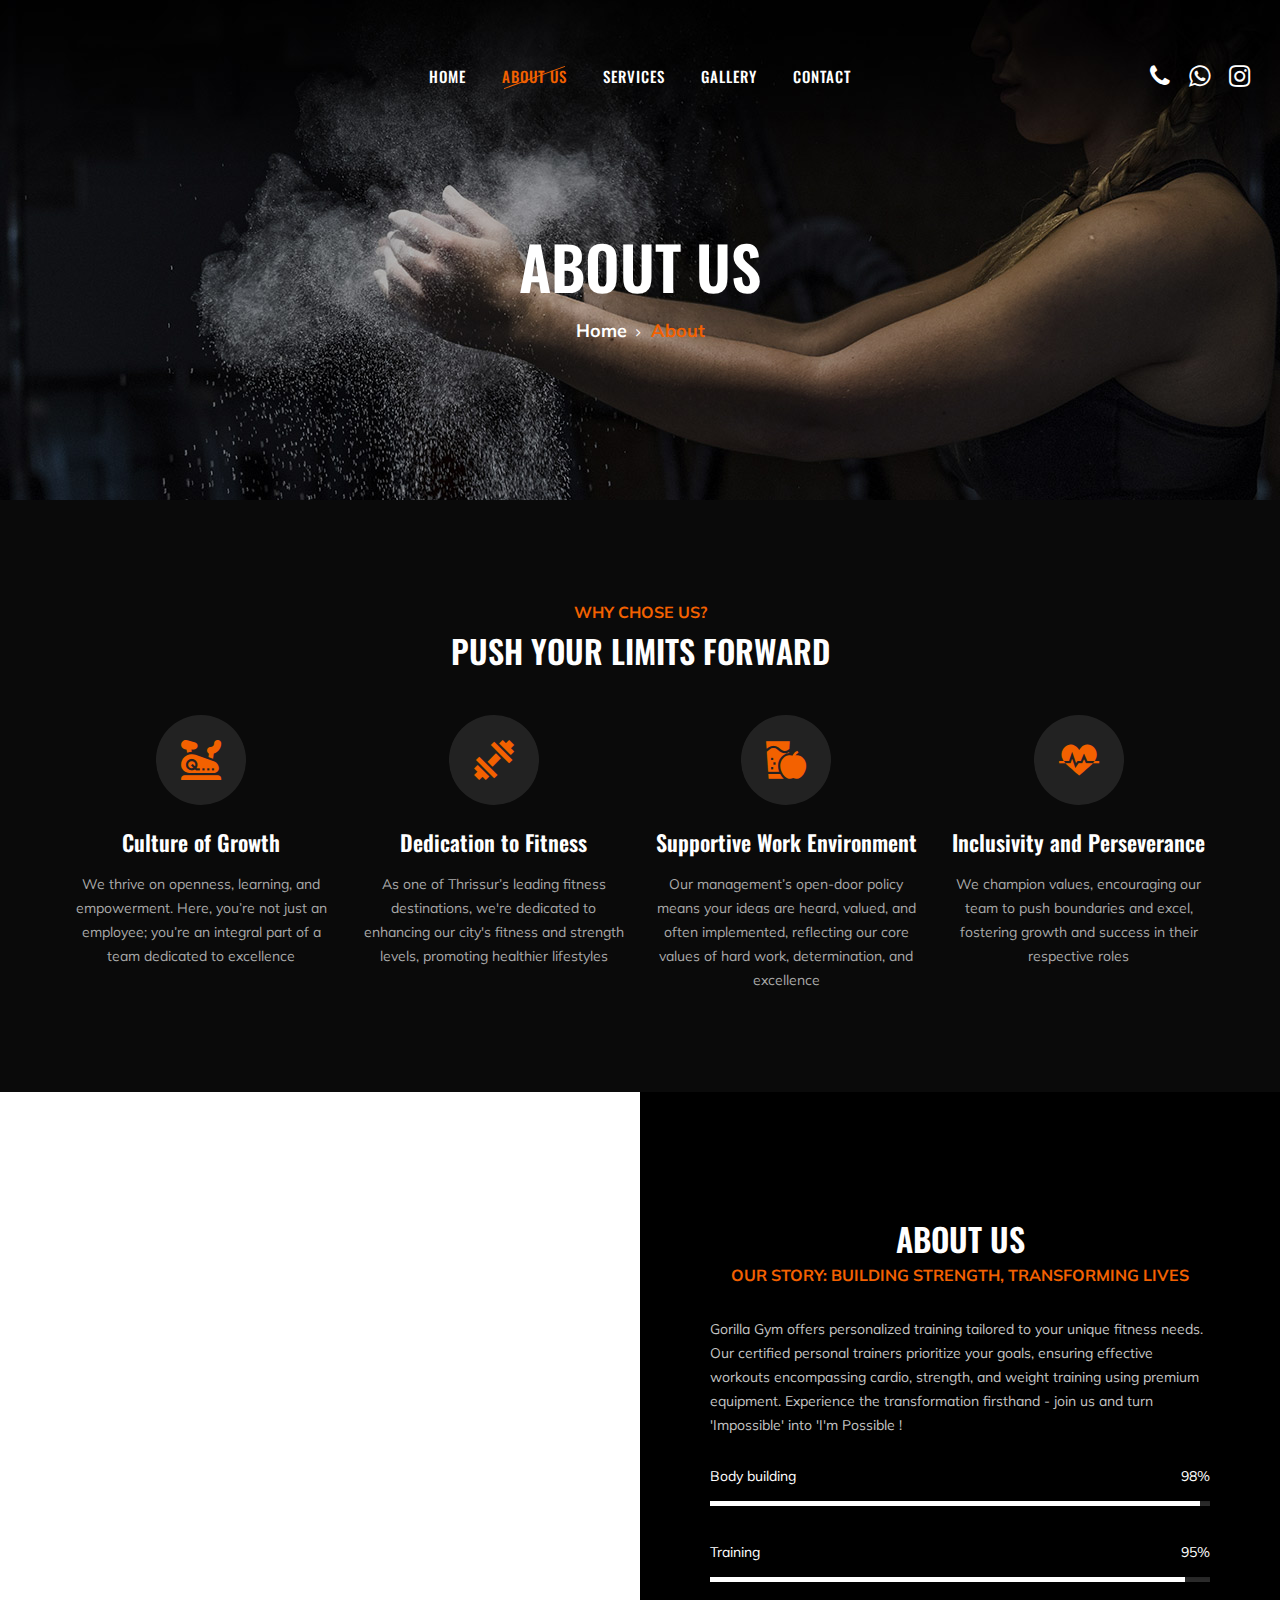
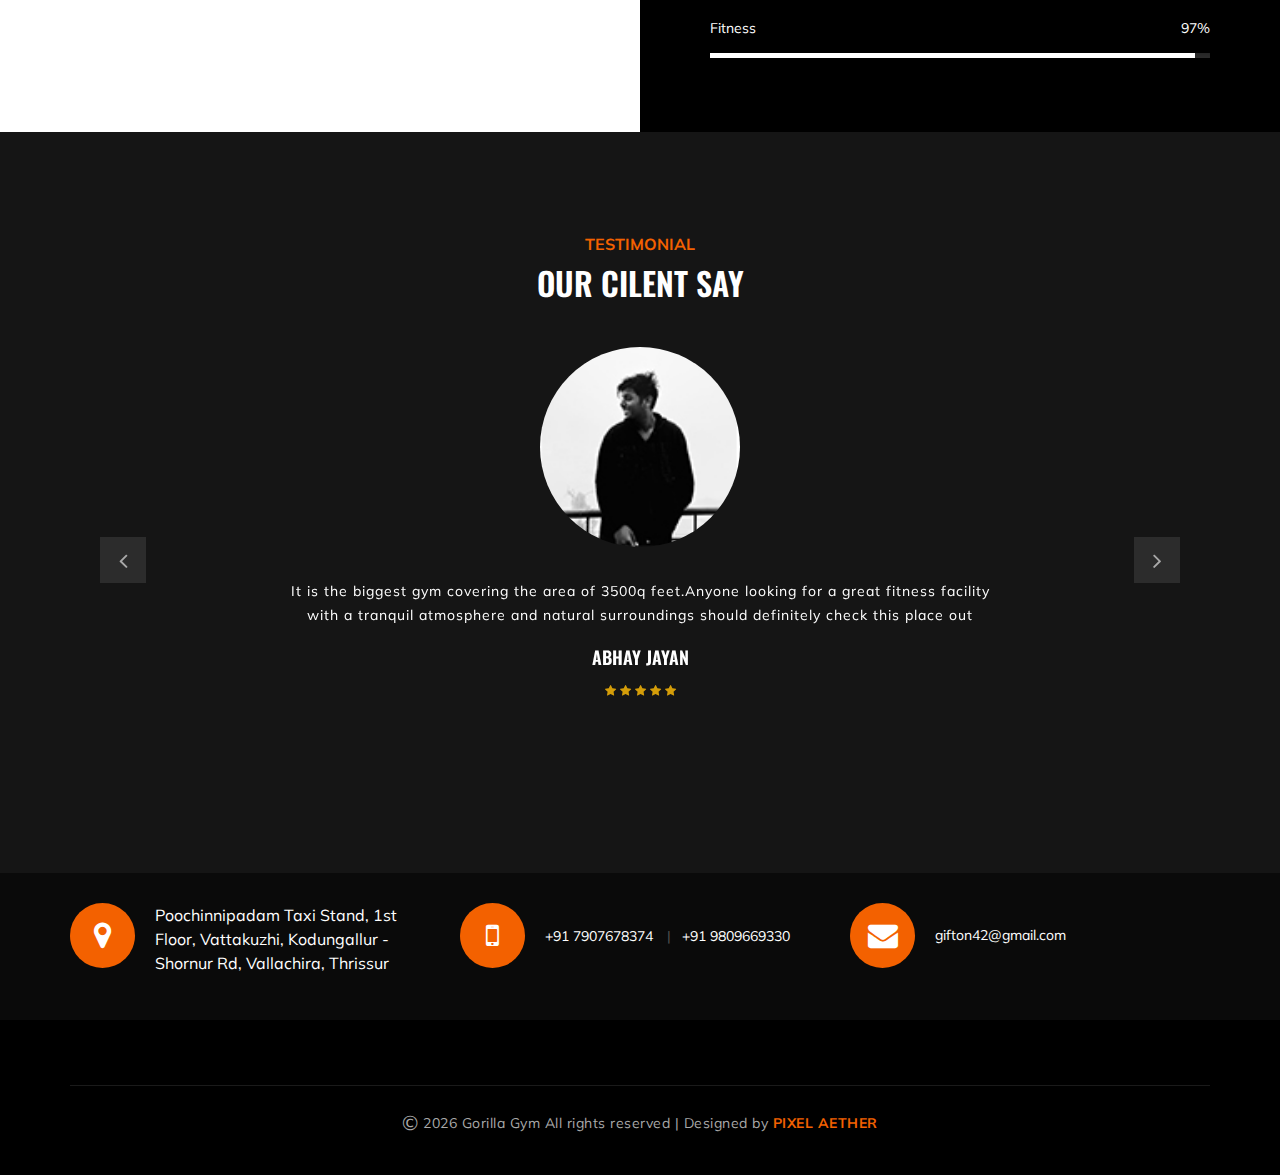
==== commit e39263c8: "Update about-us.html" ====
--- a/about-us.html
+++ b/about-us.html
@@ -3,11 +3,11 @@
 
 <head>
     <meta charset="UTF-8">
-    <meta name="description" content="Gym Template">
+    <meta name="description" content="Gorilla Gym">
     <meta name="keywords" content="Gym, unica, creative, html">
     <meta name="viewport" content="width=device-width, initial-scale=1.0">
     <meta http-equiv="X-UA-Compatible" content="ie=edge">
-    <title>Gym | Template</title>
+    <title>Gorilla Gym</title>
 
     <!-- Google Font -->
     <link href="https://fonts.googleapis.com/css?family=Muli:300,400,500,600,700,800,900&display=swap" rel="stylesheet">
@@ -378,7 +378,7 @@
             <div class="col-md-4">
                 <div class="gt-text email">
                     <i class="fa fa-envelope"></i>
-                    <p>gorillagym@gmail.com</p>
+                    <p>gifton42@gmail.com</p>
                 </div>
             </div>
         </div>
@@ -431,4 +431,4 @@
 
 </body>
 
-</html>+</html>
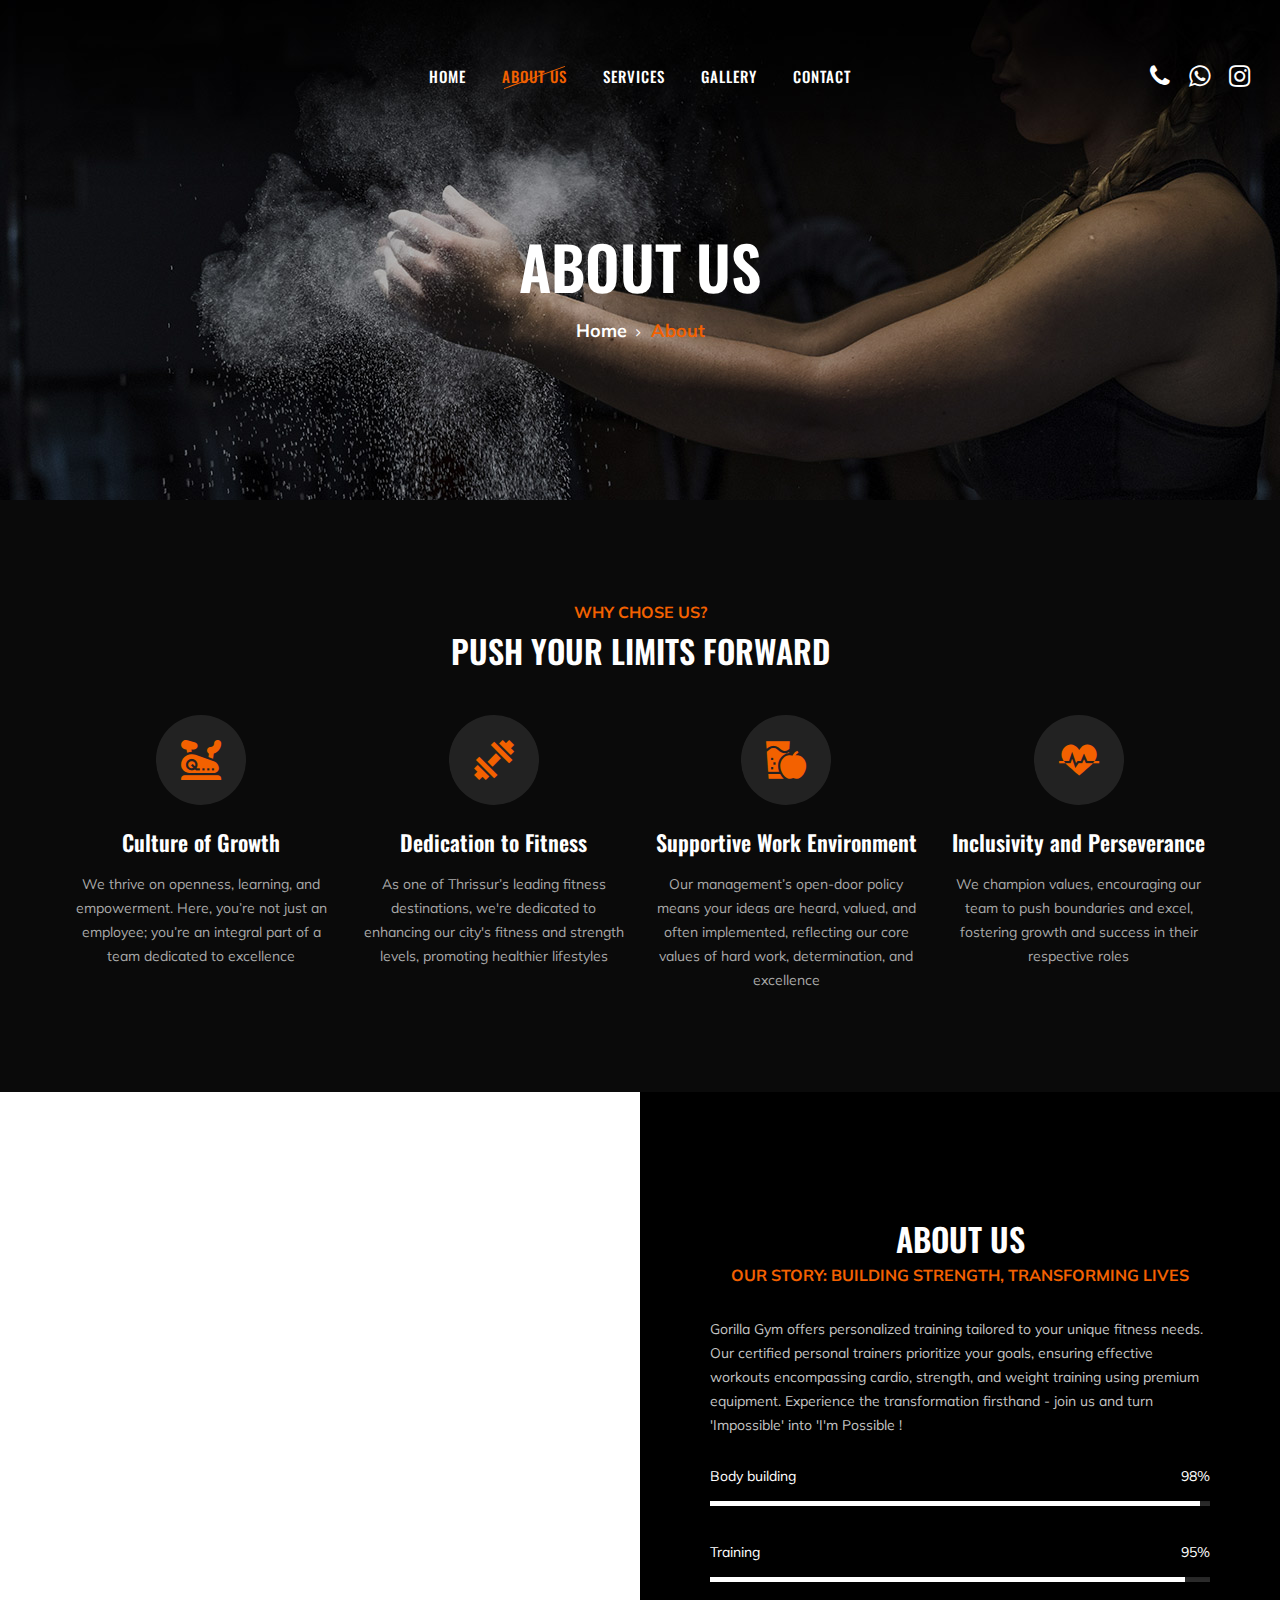
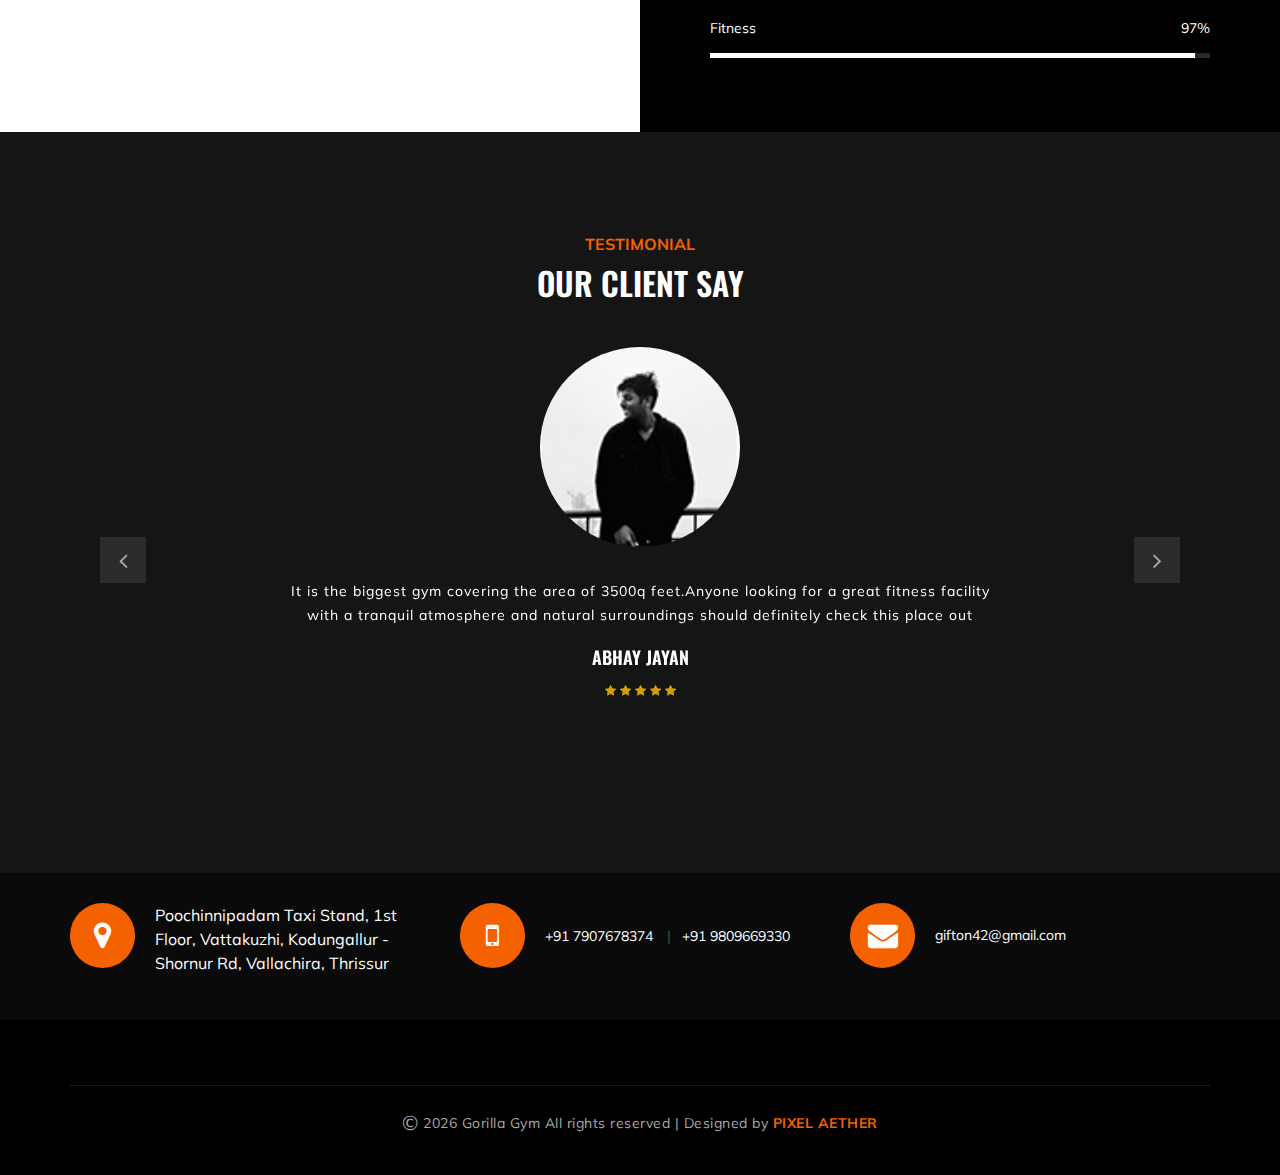
==== commit de52e349: "Update about-us.html" ====
--- a/about-us.html
+++ b/about-us.html
@@ -299,7 +299,7 @@
                 <div class="col-lg-12">
                     <div class="section-title">
                         <span>Testimonial</span>
-                        <h2>Our cilent say</h2>
+                        <h2>Our client say</h2>
                     </div>
                 </div>
             </div>
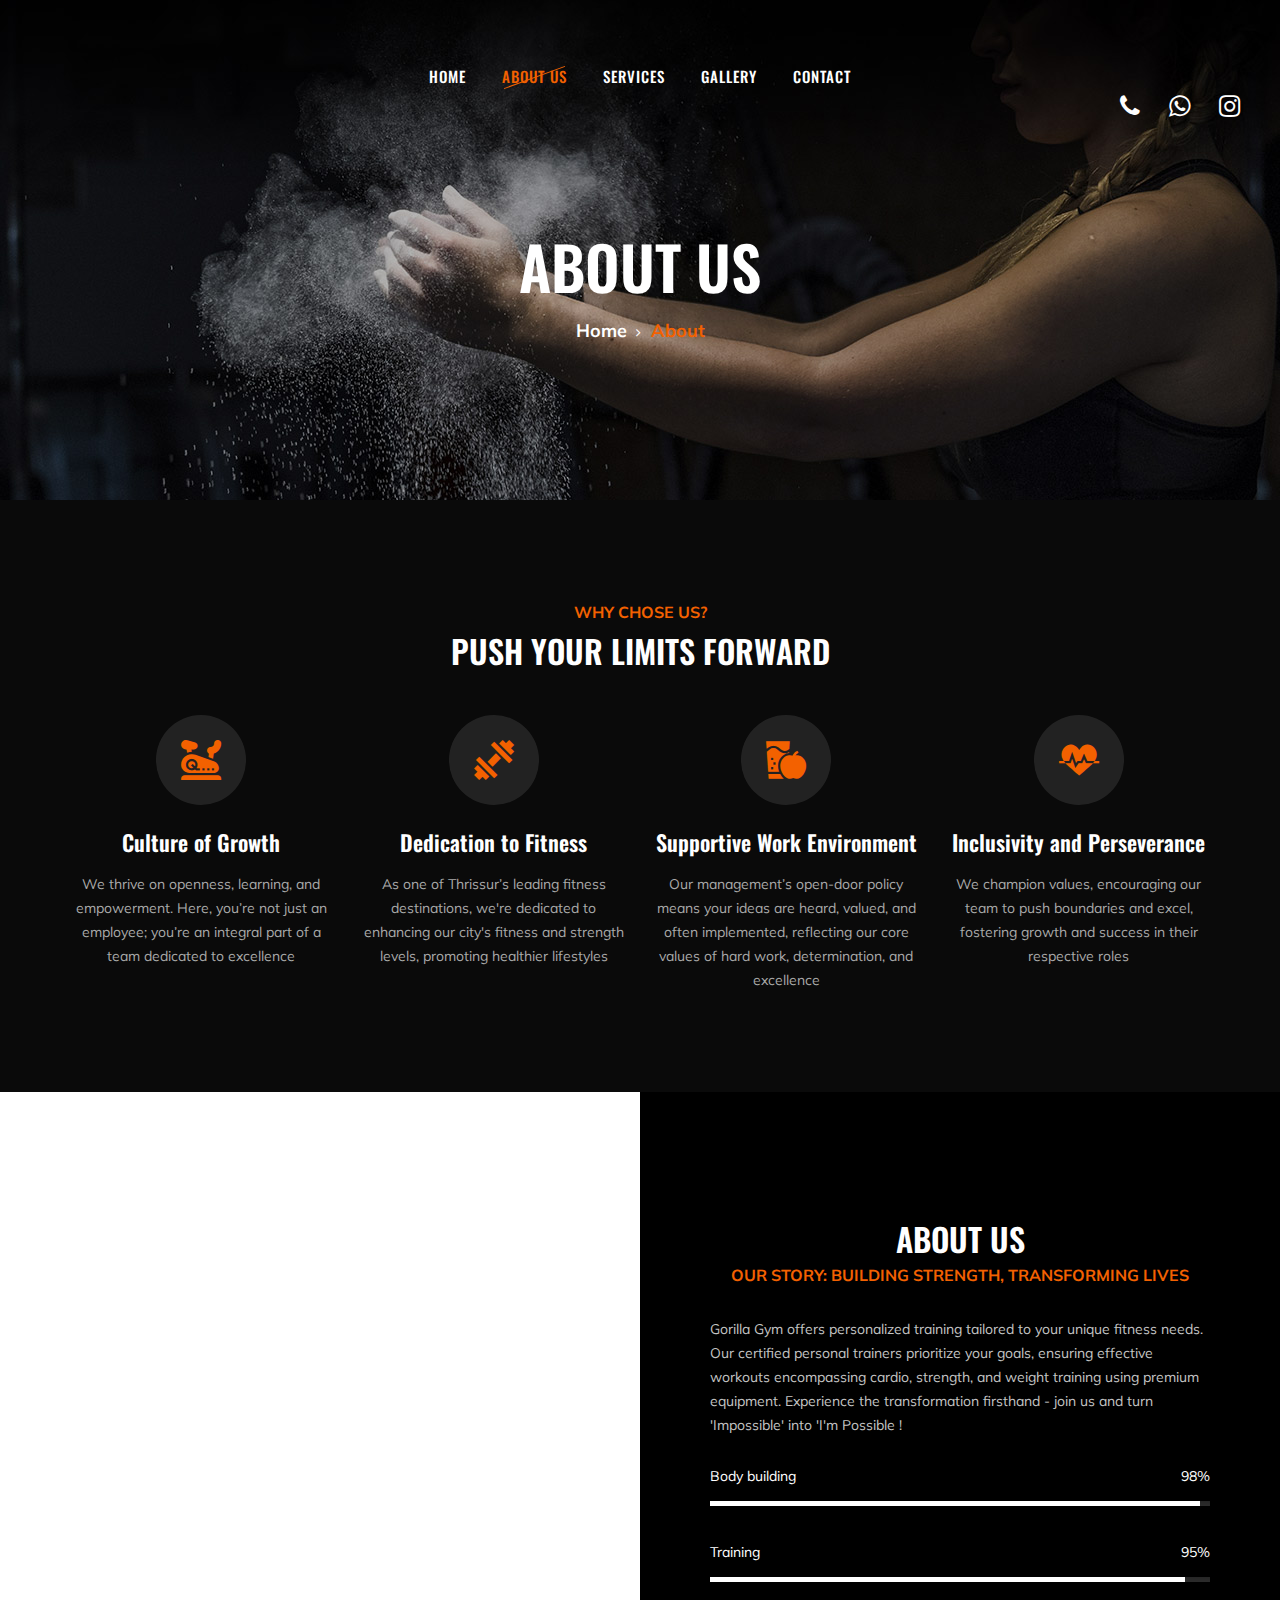
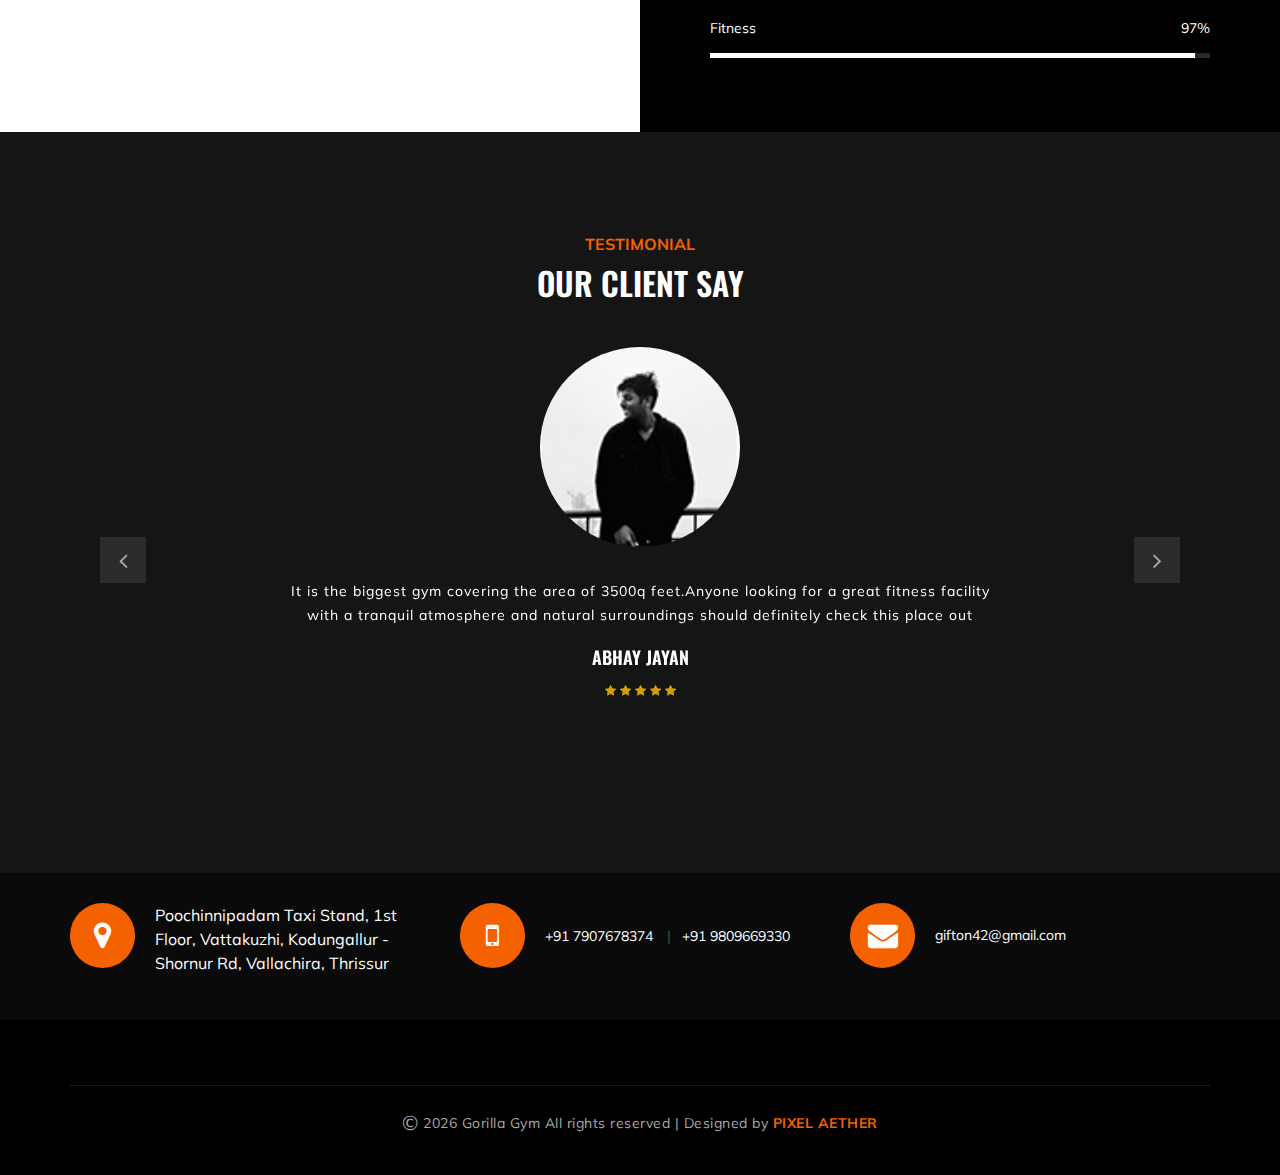
==== commit 80027691: "Update about-us.html" ====
--- a/about-us.html
+++ b/about-us.html
@@ -50,6 +50,17 @@
          </ul>
      </nav>
      <div id="mobile-menu-wrap"></div>
+     <style>
+            .to-social {
+    padding-top: 20px; /* Adds space at the top of the social icons section */
+    text-align: center; /* Centers the social icons horizontally */
+}
+
+.to-social a {
+    margin: 10px; /* Adds space around each icon */
+    display: inline-block; /* Ensures margin is applied */
+}
+        </style>
      <div class="to-social">
         <a href="tel:+917907678374"><i class="fa fa-phone"></i></a>
         <a href="https://wa.me/917907678374"><i class="fa fa-whatsapp"></i></a>
